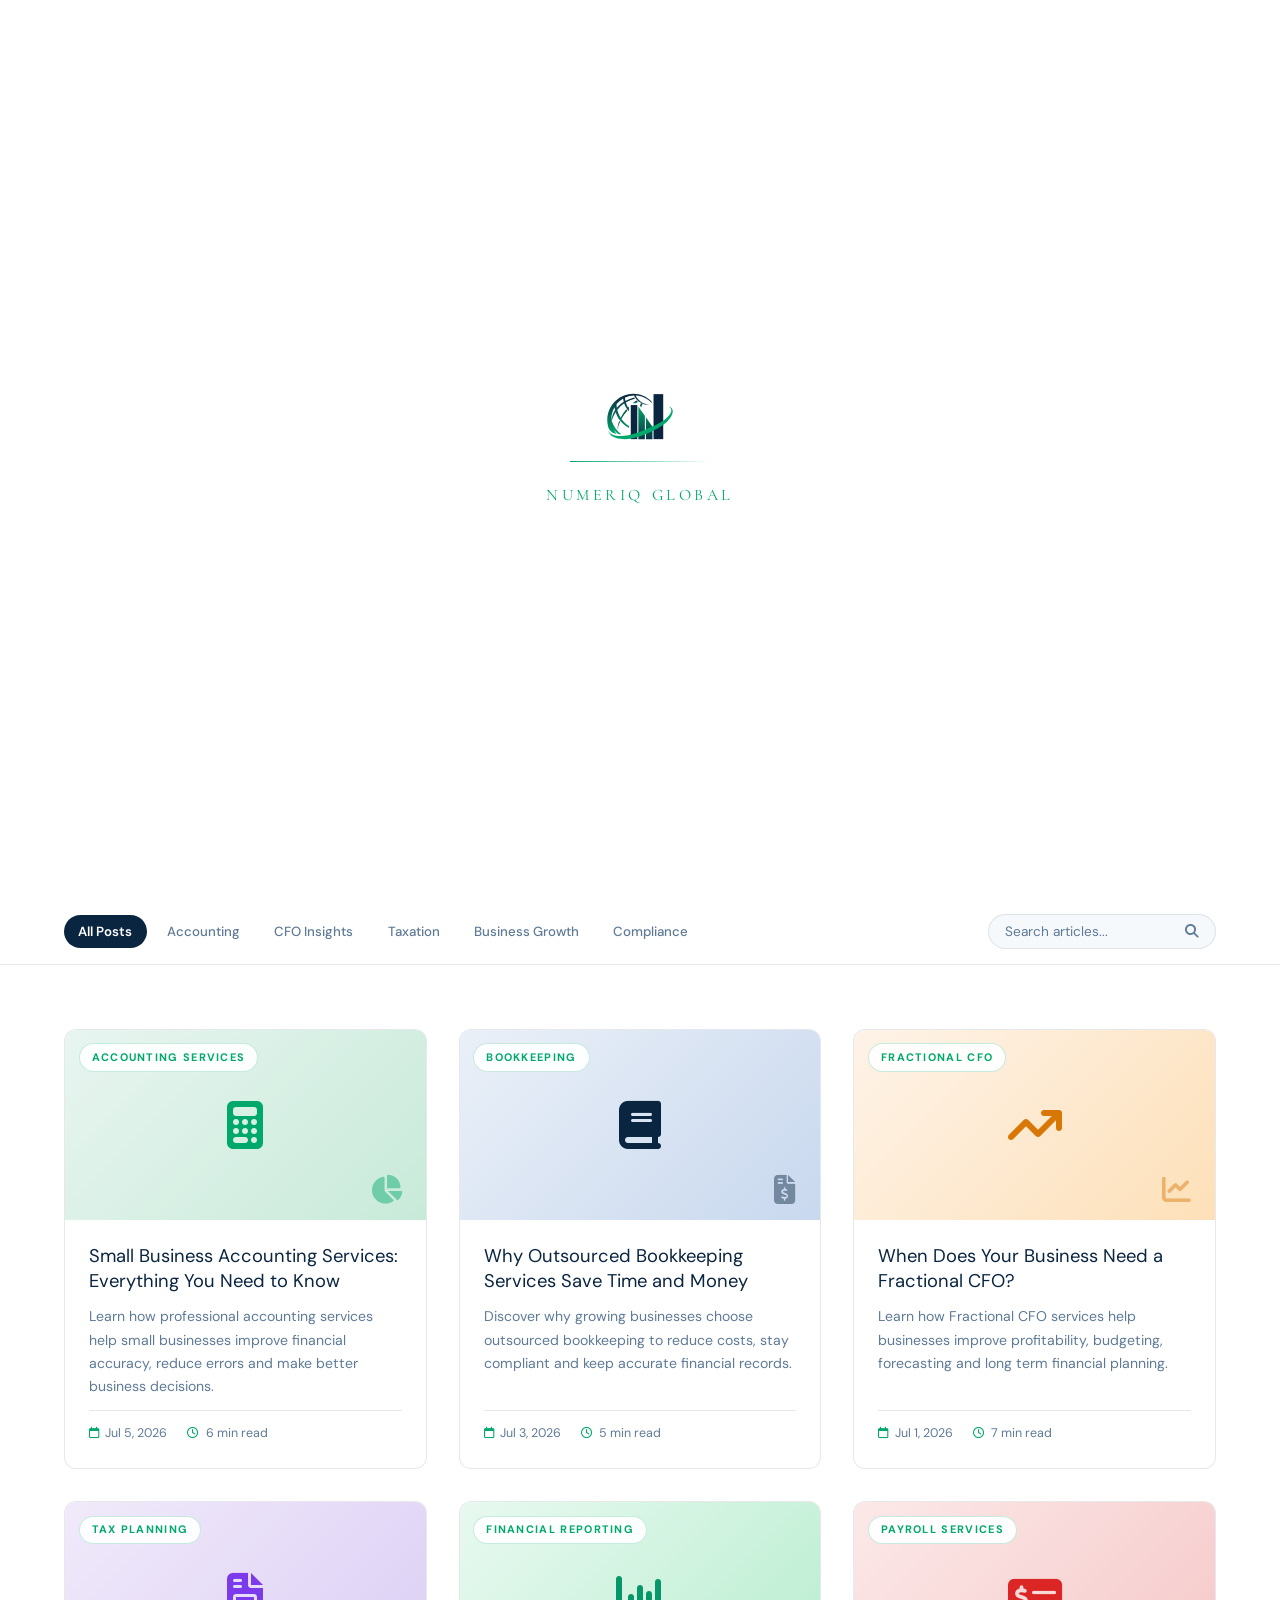
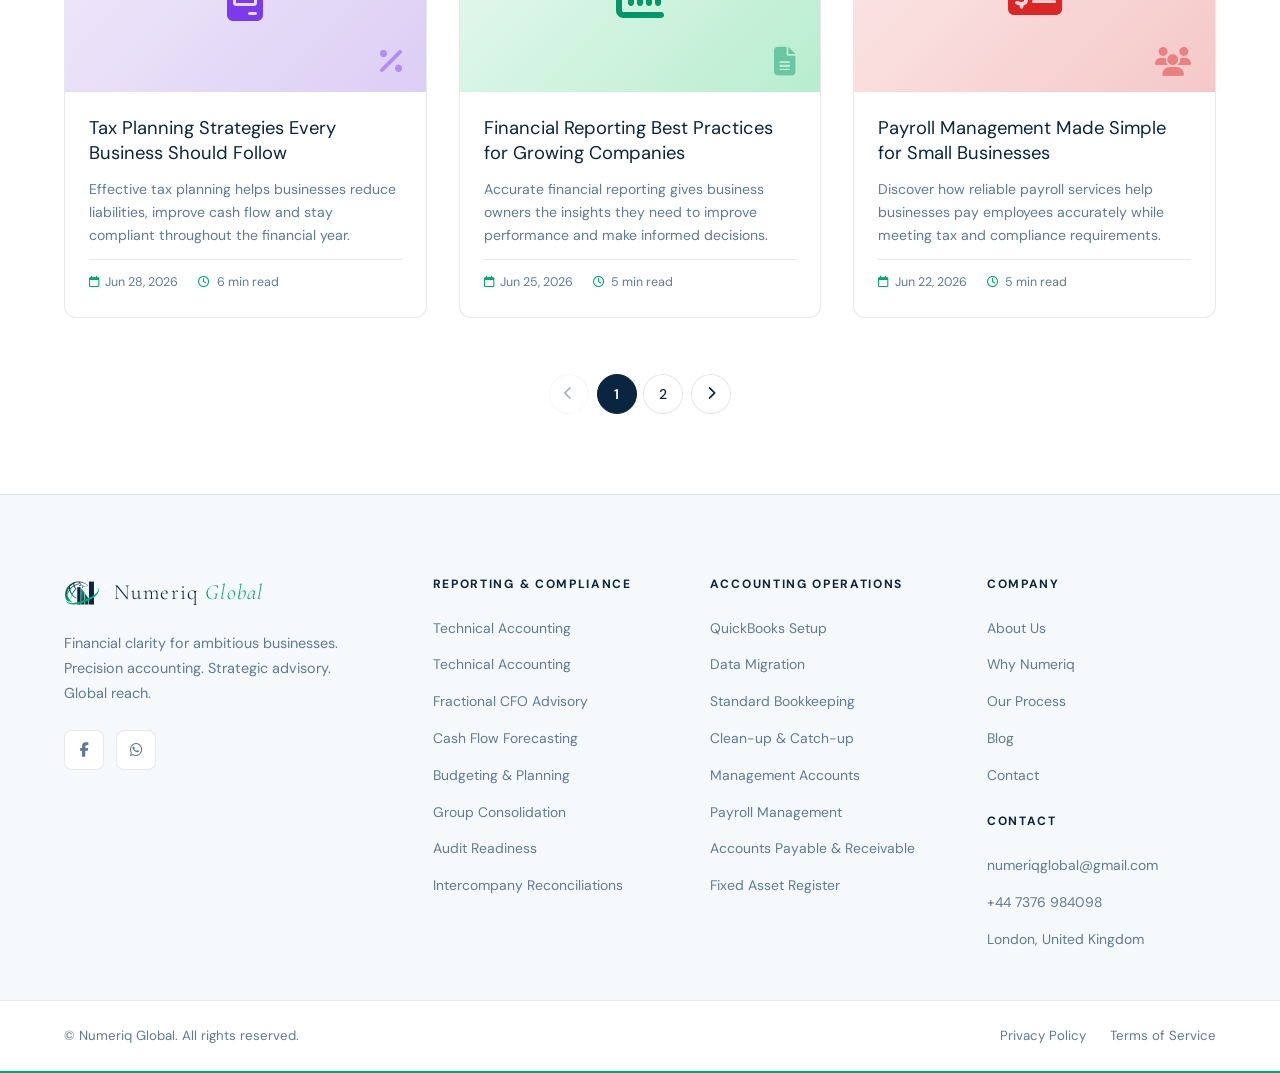
==== Blog/index.html @ 320485ba "sw" ====
<!DOCTYPE html>
<html lang="en">

<head>

  <!-- Google Analytics -->
  <script async src="https://www.googletagmanager.com/gtag/js?id=G-E0CR2RHN0J"></script>
  <script>
    window.dataLayer = window.dataLayer || [];
    function gtag() { dataLayer.push(arguments); }
    gtag('js', new Date());

    gtag('config', 'G-E0CR2RHN0J');
  </script>

  <meta charset="UTF-8">
  <meta name="viewport" content="width=device-width, initial-scale=1.0">

  <!-- Primary SEO -->
  <title>Accounting Blog | Bookkeeping, Tax & Fractional CFO Insights | Numeriq Global</title>

  <meta name="title" content="Accounting Blog | Bookkeeping, Tax & Fractional CFO Insights | Numeriq Global">

  <meta name="description"
    content="Explore expert articles on accounting services, bookkeeping, tax planning, payroll, financial reporting, cash flow management, and Fractional CFO strategies for startups, SMEs, and growing businesses.">

  <meta name="keywords"
    content="accounting blog, bookkeeping tips, accounting services, bookkeeping services, fractional CFO, CFO services, tax planning, tax advisory, payroll services, financial reporting, financial forecasting, business finance, accounting for startups, outsourced accounting, cash flow management, financial advisory, small business accounting">

  <meta name="author" content="Numeriq Global">

  <meta name="robots" content="index, follow">

  <meta name="language" content="English">

  <meta name="revisit-after" content="7 days">

  <!-- Canonical -->
  <link rel="canonical" href="https://numeriqglobal.org/blog/">

  <!-- Open Graph -->

  <meta property="og:type" content="website">

  <meta property="og:url" content="https://numeriqglobal.org/blog/">

  <meta property="og:title" content="Accounting Blog | Bookkeeping, Tax & Fractional CFO Insights">

  <meta property="og:description"
    content="Expert accounting insights, bookkeeping guides, tax planning strategies, payroll advice and Fractional CFO resources for modern businesses.">

  <meta property="og:image" content="https://numeriqglobal.org/images/preview-image.webp">

  <meta property="og:image:width" content="1200">

  <meta property="og:image:height" content="630">

  <meta property="og:site_name" content="Numeriq Global">

  <meta property="og:locale" content="en_US">

  <meta property="og:image:alt" content="Numeriq Global Accounting Blog">

  <!-- Twitter -->

  <meta name="twitter:card" content="summary_large_image">

  <meta name="twitter:title" content="Accounting Blog | Bookkeeping, Tax & Fractional CFO Insights">

  <meta name="twitter:description"
    content="Professional accounting resources, bookkeeping tips, tax planning strategies and Fractional CFO insights from Numeriq Global.">

  <meta name="twitter:image" content="https://numeriqglobal.org/images/preview-image.webp">

  <meta name="twitter:image:alt" content="Numeriq Global Accounting Blog">

  <!-- Theme -->

  <meta name="theme-color" content="#0a192f">

  <meta name="msapplication-TileColor" content="#0a192f">

  <meta name="format-detection" content="telephone=no">

  <!-- Favicon -->

  <link rel="icon" type="image/svg+xml" href="../images/logo-dark.svg">

  <link rel="shortcut icon" href="../images/logo-dark.svg" type="image/svg+xml">

  <link rel="apple-touch-icon" href="../images/logo-dark.svg">

  <!-- Performance -->

  <link rel="preconnect" href="https://fonts.googleapis.com">

  <link rel="preconnect" href="https://fonts.gstatic.com" crossorigin>

  <link rel="preload" href="../css/blog.css" as="style">

  <!-- Fonts -->

  <link
    href="https://fonts.googleapis.com/css2?family=Cormorant+Garamond:ital,wght@0,300;0,400;0,600;1,300;1,400&family=DM+Sans:wght@300;400;500;600&display=swap"
    rel="stylesheet">

  <!-- Font Awesome -->

  <link rel="stylesheet" href="https://cdnjs.cloudflare.com/ajax/libs/font-awesome/6.5.1/css/all.min.css">

  <!-- CSS -->

  <link rel="stylesheet" href="../css/style.min.css">

  <link rel="stylesheet" href="../css/blog.css">

</head>

<body class="blog-page">


  <div id="preloader">
    <div class="pre-inner">
      <img width="68" height="68" src="/images/logo.svg" alt="Numeriq Global" class="pre-logo-img" />
      <div class="pre-bar"></div>
      <p class="pre-text">NUMERIQ GLOBAL</p>
    </div>
  </div>

  <!-- ── SCROLL PROGRESS ── -->
  <div id="scroll-progress"></div>

  <!-- ── NAVBAR ── -->
  <header id="navbar">
    <nav class="nav-container">
      <a href="/index.html" class="nav-logo">
        <div class="nav-logo-wrap">
          <img src="/images/logo-light.svg" alt="" class="nav-logo-img logo-light" aria-hidden="true" />
          <img src="/images/logo-dark.svg" alt="Numeriq Global" class="nav-logo-img logo-dark" />
        </div>
        <span class="logo-text">Numeriq <em>Global</em></span>
      </a>

      <ul class="nav-links" id="navLinks">
        <li><a href="/index.html" class="nav-link">Home</a></li>
        <li><a href="/index.html#about" class="nav-link">About</a></li>
        <li><a href="/index.html#team" class="nav-link">Team</a></li>
        <li><a href="/index.html#services" class="nav-link">Services</a></li>
        <li><a href="/index.html#why-us" class="nav-link">Why Us</a></li>
        <li><a href="/index.html#process" class="nav-link">Process</a></li>
        <li><a href="/Blog/." class="nav-link active">Blog</a></li>
        <li><a href="/index.html#contact" class="nav-link">Contact</a></li>
        <li><a href="/index.html#contact" class="nav-cta-btn">Get Started</a></li>
      </ul>

      <button class="hamburger" id="hamburger" aria-label="Toggle menu" aria-expanded="false">
        <span></span><span></span><span></span>
      </button>
    </nav>
  </header>

  <!-- Mobile Overlay -->
  <div class="mobile-overlay" id="mobileOverlay"></div>

  <!-- ── BLOG HERO ── -->
  <section class="blog-hero">
    <div class="container">
      <div class="blog-hero-inner reveal">
        <div class="blog-hero-text">
          <h1 class="blog-hero-title">
            Accounting & Financial <br>
            <em>Resources for Businesses</em>
          </h1>

          <p class="blog-hero-sub">
            Practical guides, accounting tips, bookkeeping advice, tax planning strategies, financial reporting
            insights, and Fractional CFO expertise for startups, small businesses, and growing companies.
          </p>
        </div>
      </div>
    </div>
    </div>
  </section>

  <!-- ── FILTER BAR ── -->
  <section class="blog-filter-bar">
    <div class="container">
      <div class="filter-bar-inner">
        <!-- Category tabs -->
        <div class="filter-tabs" role="tablist">
          <button class="filter-tab active" data-category="all" role="tab">All Posts</button>
          <button class="filter-tab" data-category="accounting" role="tab">Accounting</button>
          <button class="filter-tab" data-category="cfo-insights" role="tab">CFO Insights</button>
          <button class="filter-tab" data-category="taxation" role="tab">Taxation</button>
          <button class="filter-tab" data-category="business-growth" role="tab">Business Growth</button>
          <button class="filter-tab" data-category="compliance" role="tab">Compliance</button>
        </div>
        <!-- Search -->
        <div class="blog-search">
          <input type="text" id="blogSearch" placeholder="Search articles..." aria-label="Search articles" />
          <button class="search-btn" aria-label="Search"><i class="fa-solid fa-magnifying-glass"></i></button>
        </div>
      </div>
    </div>
  </section>

  <!-- ── BLOG GRID ── -->
  <main class="blog-main">
    <div class="container">
      <div class="blog-grid" id="blogGrid">

        <!-- Card 1 -->
        <article class="blog-card" data-category="accounting">
          <a href="/Blog/small-business-accounting-services/." class="blog-card-img-wrap">
            <div class="blog-card-img blog-card-img--1">
              <i class="fa-solid fa-calculator"></i>
              <i class="fa-solid fa-chart-pie"></i>
            </div>
            <span class="blog-card-cat">Accounting Services</span>
          </a>
          <div class="blog-card-body">
            <h2 class="blog-card-title">
              <a href="/Blog/small-business-accounting-services/.">Small Business Accounting Services: Everything You Need to Know</a>
            </h2>
            <p class="blog-card-excerpt">
              Learn how professional accounting services help small businesses improve financial accuracy, reduce errors
              and make better business decisions.
            </p>
            <div class="blog-card-meta">
              <span class="meta-date"><i class="fa-regular fa-calendar"></i> Jul 5, 2026</span>
              <span class="meta-read"><i class="fa-regular fa-clock"></i> 6 min read</span>
            </div>
          </div>
        </article>

        <!-- Card 2 -->
        <article class="blog-card" data-category="bookkeeping">
          <a href="blog-post.html" class="blog-card-img-wrap">
            <div class="blog-card-img blog-card-img--2">
              <i class="fa-solid fa-book"></i>
              <i class="fa-solid fa-file-invoice-dollar"></i>
            </div>
            <span class="blog-card-cat">Bookkeeping</span>
          </a>
          <div class="blog-card-body">
            <h2 class="blog-card-title">
              <a href="blog-post.html">Why Outsourced Bookkeeping Services Save Time and Money</a>
            </h2>
            <p class="blog-card-excerpt">
              Discover why growing businesses choose outsourced bookkeeping to reduce costs, stay compliant and keep
              accurate financial records.
            </p>
            <div class="blog-card-meta">
              <span class="meta-date"><i class="fa-regular fa-calendar"></i> Jul 3, 2026</span>
              <span class="meta-read"><i class="fa-regular fa-clock"></i> 5 min read</span>
            </div>
          </div>
        </article>

        <!-- Card 3 -->
        <article class="blog-card" data-category="cfo-insights">
          <a href="blog-post.html" class="blog-card-img-wrap">
            <div class="blog-card-img blog-card-img--3">
              <i class="fa-solid fa-arrow-trend-up"></i>
              <i class="fa-solid fa-chart-line"></i>
            </div>
            <span class="blog-card-cat">Fractional CFO</span>
          </a>
          <div class="blog-card-body">
            <h2 class="blog-card-title">
              <a href="blog-post.html">When Does Your Business Need a Fractional CFO?</a>
            </h2>
            <p class="blog-card-excerpt">
              Learn how Fractional CFO services help businesses improve profitability, budgeting, forecasting and long
              term financial planning.
            </p>
            <div class="blog-card-meta">
              <span class="meta-date"><i class="fa-regular fa-calendar"></i> Jul 1, 2026</span>
              <span class="meta-read"><i class="fa-regular fa-clock"></i> 7 min read</span>
            </div>
          </div>
        </article>

        <!-- Card 4 -->
        <article class="blog-card" data-category="taxation">
          <a href="blog-post.html" class="blog-card-img-wrap">
            <div class="blog-card-img blog-card-img--4">
              <i class="fa-solid fa-file-invoice"></i>
              <i class="fa-solid fa-percent"></i>
            </div>
            <span class="blog-card-cat">Tax Planning</span>
          </a>
          <div class="blog-card-body">
            <h2 class="blog-card-title">
              <a href="blog-post.html">Tax Planning Strategies Every Business Should Follow</a>
            </h2>
            <p class="blog-card-excerpt">
              Effective tax planning helps businesses reduce liabilities, improve cash flow and stay compliant
              throughout the financial year.
            </p>
            <div class="blog-card-meta">
              <span class="meta-date"><i class="fa-regular fa-calendar"></i> Jun 28, 2026</span>
              <span class="meta-read"><i class="fa-regular fa-clock"></i> 6 min read</span>
            </div>
          </div>
        </article>

        <!-- Card 5 -->
        <article class="blog-card" data-category="financial-reporting">
          <a href="blog-post.html" class="blog-card-img-wrap">
            <div class="blog-card-img blog-card-img--5">
              <i class="fa-solid fa-chart-column"></i>
              <i class="fa-solid fa-file-lines"></i>
            </div>
            <span class="blog-card-cat">Financial Reporting</span>
          </a>
          <div class="blog-card-body">
            <h2 class="blog-card-title">
              <a href="blog-post.html">Financial Reporting Best Practices for Growing Companies</a>
            </h2>
            <p class="blog-card-excerpt">
              Accurate financial reporting gives business owners the insights they need to improve performance and make
              informed decisions.
            </p>
            <div class="blog-card-meta">
              <span class="meta-date"><i class="fa-regular fa-calendar"></i> Jun 25, 2026</span>
              <span class="meta-read"><i class="fa-regular fa-clock"></i> 5 min read</span>
            </div>
          </div>
        </article>

        <!-- Card 6 -->
        <article class="blog-card" data-category="payroll">
          <a href="blog-post.html" class="blog-card-img-wrap">
            <div class="blog-card-img blog-card-img--6">
              <i class="fa-solid fa-money-check-dollar"></i>
              <i class="fa-solid fa-users"></i>
            </div>
            <span class="blog-card-cat">Payroll Services</span>
          </a>
          <div class="blog-card-body">
            <h2 class="blog-card-title">
              <a href="blog-post.html">Payroll Management Made Simple for Small Businesses</a>
            </h2>
            <p class="blog-card-excerpt">
              Discover how reliable payroll services help businesses pay employees accurately while meeting tax and
              compliance requirements.
            </p>
            <div class="blog-card-meta">
              <span class="meta-date"><i class="fa-regular fa-calendar"></i> Jun 22, 2026</span>
              <span class="meta-read"><i class="fa-regular fa-clock"></i> 5 min read</span>
            </div>
          </div>
        </article>

        <!-- Card 7 -->
        <article class="blog-card" data-category="cash-flow">
          <a href="blog-post.html" class="blog-card-img-wrap">
            <div class="blog-card-img blog-card-img--2">
              <i class="fa-solid fa-wallet"></i>
              <i class="fa-solid fa-money-bill-wave"></i>
            </div>
            <span class="blog-card-cat">Cash Flow</span>
          </a>
          <div class="blog-card-body">
            <h2 class="blog-card-title">
              <a href="blog-post.html">Cash Flow Management Tips Every Business Owner Should Know</a>
            </h2>
            <p class="blog-card-excerpt">
              Better cash flow management helps businesses maintain stability, invest with confidence and prepare for
              future growth.
            </p>
            <div class="blog-card-meta">
              <span class="meta-date"><i class="fa-regular fa-calendar"></i> Jun 20, 2026</span>
              <span class="meta-read"><i class="fa-regular fa-clock"></i> 6 min read</span>
            </div>
          </div>
        </article>

        <!-- Card 8 -->
        <article class="blog-card" data-category="business-growth">
          <a href="blog-post.html" class="blog-card-img-wrap">
            <div class="blog-card-img blog-card-img--5">
              <i class="fa-solid fa-building"></i>
              <i class="fa-solid fa-handshake"></i>
            </div>
            <span class="blog-card-cat">Business Finance</span>
          </a>
          <div class="blog-card-body">
            <h2 class="blog-card-title">
              <a href="blog-post.html">How Financial Advisory Services Help Businesses Grow Faster</a>
            </h2>
            <p class="blog-card-excerpt">
              Learn how financial advisory services improve planning, profitability and business performance through
              expert financial guidance.
            </p>
            <div class="blog-card-meta">
              <span class="meta-date"><i class="fa-regular fa-calendar"></i> Jun 18, 2026</span>
              <span class="meta-read"><i class="fa-regular fa-clock"></i> 6 min read</span>
            </div>
          </div>
        </article>

        <!-- Card 9 -->
        <article class="blog-card" data-category="accounting">
          <a href="blog-post.html" class="blog-card-img-wrap">
            <div class="blog-card-img blog-card-img--3">
              <i class="fa-solid fa-chart-simple"></i>
              <i class="fa-solid fa-briefcase"></i>
            </div>
            <span class="blog-card-cat">Business Finance</span>
          </a>
          <div class="blog-card-body">
            <h2 class="blog-card-title">
              <a href="blog-post.html">Financial Forecasting for Startups and Growing Businesses</a>
            </h2>
            <p class="blog-card-excerpt">
              Financial forecasting helps businesses plan ahead, manage risk and make confident investment and hiring
              decisions.
            </p>
            <div class="blog-card-meta">
              <span class="meta-date"><i class="fa-regular fa-calendar"></i> Jun 15, 2026</span>
              <span class="meta-read"><i class="fa-regular fa-clock"></i> 7 min read</span>
            </div>
          </div>
        </article>

      </div>

      <!-- No results message -->
      <div class="no-results" id="noResults" style="display:none;">
        <i class="fa-solid fa-magnifying-glass"></i>
        <p>No articles found. Try a different search or category.</p>
      </div>

      <!-- ── PAGINATION ── -->
      <nav class="pagination" id="pagination" aria-label="Blog pagination">
        <button class="page-btn page-prev" id="pagePrev" aria-label="Previous page" disabled>
          <i class="fa-solid fa-chevron-left"></i>
        </button>
        <div class="page-numbers" id="pageNumbers"></div>
        <button class="page-btn page-next" id="pageNext" aria-label="Next page">
          <i class="fa-solid fa-chevron-right"></i>
        </button>
      </nav>

    </div>
  </main>

  <!-- ── FOOTER ── -->
  <footer class="footer">
    <div class="footer-top">
      <div class="container">
        <div class="footer-grid">
          <div class="footer-brand">
            <a href="/index.html" class="nav-logo">
              <div class="nav-logo-wrap">
                <img src="/images/logo-dark.svg" alt="Numeriq Global" class="nav-logo-img logo-dark"
                  style="opacity:1;position:relative;" />
              </div>
              <span class="logo-text">Numeriq <em>Global</em></span>
            </a>
            <p>Financial clarity for ambitious businesses. Precision accounting. Strategic advisory. Global reach.</p>
            <div class="social-links">
              <!-- Facebook -->
              <a href="https://www.facebook.com/profile.php?id=61572033266331" target="_blank" rel="noopener noreferrer"
                aria-label="Facebook">
                <i class="fa-brands fa-facebook-f"></i>
              </a>

              <!-- WhatsApp -->
              <a href="https://wa.me/447376984098?text=Hi%20there!%20I%20found%20your%20website%20and%20I'm%20interested%20in%20your%20services.%20I'd%20like%20to%20schedule%20a%20free%20consultation.%20Could%20you%20please%20share%20your%20availability%3F"
                target="_blank" rel="noopener noreferrer" aria-label="WhatsApp">
                <i class="fa-brands fa-whatsapp"></i>
              </a>
            </div>
          </div>

          <div class="footer-col">
            <h5>Reporting &amp; Compliance</h5>
            <ul>
              <li><a href="/index.html#services">Technical Accounting</a></li>
              <li><a href="/index.html#services">Technical Accounting</a></li>
              <li><a href="/index.html#services">Fractional CFO Advisory</a></li>
              <li><a href="/index.html#services">Cash Flow Forecasting</a></li>
              <li><a href="/index.html#services">Budgeting &amp; Planning</a></li>
              <li><a href="/index.html#services">Group Consolidation</a></li>
              <li><a href="/index.html#services">Audit Readiness</a></li>
              <li><a href="/index.html#services">Intercompany Reconciliations</a></li>
            </ul>
          </div>

          <div class="footer-col">
            <h5>Accounting Operations</h5>
            <ul>
              <li><a href="/index.html#services">QuickBooks Setup</a></li>
              <li><a href="/index.html#services">Data Migration</a></li>
              <li><a href="/index.html#services">Standard Bookkeeping</a></li>
              <li><a href="/index.html#services">Clean-up &amp; Catch-up</a></li>
              <li><a href="/index.html#services">Management Accounts</a></li>
              <li><a href="/index.html#services">Payroll Management</a></li>
              <li><a href="/index.html#services">Accounts Payable &amp; Receivable</a></li>
              <li><a href="/index.html#services">Fixed Asset Register</a></li>
            </ul>
          </div>

          <div class="footer-col">
            <h5>Company</h5>
            <ul>
              <li><a href="/index.html#about">About Us</a></li>
              <li><a href="/index.html#why-us">Why Numeriq</a></li>
              <li><a href="/index.html#process">Our Process</a></li>
              <li><a href="/Blog/.">Blog</a></li>
              <li><a href="/index.html#contact">Contact</a></li>
            </ul>
            <h5 style="margin-top:1.5rem">Contact</h5>
            <ul>
              <li><a href="mailto:numeriqglobal@gmail.com">numeriqglobal@gmail.com</a></li>
              <li><a href="tel:+447376984098">+44 7376 984098</a></li>
              <li><span>London, United Kingdom</span></li>
            </ul>
          </div>
        </div>
      </div>
    </div>

    <div class="footer-bottom">
      <div class="container">
        <p>&copy; <span id="year"></span> Numeriq Global. All rights reserved.</p>
        <div class="footer-bottom-links">
          <a href="#">Privacy Policy</a>
          <a href="#">Terms of Service</a>
        </div>
      </div>
    </div>
  </footer>

  <button class="back-to-top" id="backToTop" aria-label="Back to top">
    <i class="fa-solid fa-arrow-up"></i>
  </button>

  <script src="/js/blog.js" defer></script>
  <script type="application/ld+json">
{
  "@context": "https://schema.org",
  "@graph": [

    {
      "@type": "Blog",
      "@id": "https://numeriqglobal.org/blog/#blog",
      "url": "https://numeriqglobal.org/blog/",
      "name": "Numeriq Global Blog",
      "description": "Expert accounting insights, bookkeeping guides, tax planning strategies, payroll advice, financial reporting resources, and Fractional CFO articles for businesses.",
      "publisher": {
        "@type": "Organization",
        "@id": "https://numeriqglobal.org/#organization"
      },
      "inLanguage": "en"
    },

    {
      "@type": "CollectionPage",
      "@id": "https://numeriqglobal.org/blog/#collectionpage",
      "url": "https://numeriqglobal.org/blog/",
      "name": "Accounting Blog | Numeriq Global",
      "description": "Browse accounting, bookkeeping, payroll, financial reporting, tax planning, and Fractional CFO articles from Numeriq Global.",
      "isPartOf": {
        "@type": "WebSite",
        "@id": "https://numeriqglobal.org/#website"
      },
      "about": {
        "@id": "https://numeriqglobal.org/blog/#blog"
      }
    }

  ]
}
</script>
</body>

</html>
---- css/blog.css ----
/* ══════════════════════════════════════════════
   BLOG PAGE — blog.css
   Inherits all variables from style.css
══════════════════════════════════════════════ */



/* ════════════════════════════════════════
   BLOG HERO
════════════════════════════════════════ */
.blog-hero {
  background: var(--navy);
  padding: 8rem 0 4rem;
  border-bottom: 1px solid var(--border);
  overflow: hidden;
  display: flex;
  align-items: center;
  height: 100vh;
}

.blog-hero-inner {
  display: flex;
  align-items: center;
  justify-content: center;
  gap: 3rem;
  text-align: center;
}


.blog-hero-title {
  font-family: var(--font-serif);
  font-size: clamp(4rem, 4vw, 6rem);
  font-weight: 300;
  line-height: 1.15;
  color: var(--white);
  margin-bottom: 1rem;
  /* letter-spacing: -.01em; */
}

.blog-hero-title em {
  color: var(--green);
  font-style: italic;
}

.blog-hero-sub {
  font-size: 1rem;
  color: var(--text-muted);
  line-height: 1.75;
  max-width: 600px;
  text-align: center;
}


/* ════════════════════════════════════════
   FILTER BAR
════════════════════════════════════════ */
.blog-filter-bar {
  background: var(--white);
  border-bottom: 1.5px solid var(--border);
  position: sticky;
  top: 62px;
  /* height of scrolled navbar */
  z-index: 100;
  padding: 0;
}

.filter-bar-inner {
  display: flex;
  align-items: center;
  justify-content: space-between;
  gap: 1.5rem;
  padding: .9rem 0;
  flex-wrap: wrap;
}

/* Category tabs */
.filter-tabs {
  display: flex;
  align-items: center;
  gap: .35rem;
  flex-wrap: wrap;
}

.filter-tab {
  font-family: var(--font-sans);
  font-size: .83rem;
  font-weight: 500;
  color: var(--text-muted);
  background: transparent;
  border: none;
  padding: .5rem .9rem;
  border-radius: 100px;
  cursor: pointer;
  transition: var(--transition);
  white-space: nowrap;
}

.filter-tab:hover {
  color: var(--navy);
  background: var(--bg-2);
}

.filter-tab.active {
  background: var(--navy);
  color: var(--white);
  font-weight: 600;
}

/* Search */
.blog-search {
  display: flex;
  align-items: center;
  border: 1.5px solid var(--border);
  border-radius: 100px;
  overflow: hidden;
  background: var(--bg-2);
  transition: border-color .25s;
}

.blog-search:focus-within {
  border-color: var(--green);
}

.blog-search input {
  border: none;
  background: transparent;
  padding: .5rem 1rem;
  font-size: .85rem;
  color: var(--navy);
  outline: none;
  width: 180px;
}

.blog-search input::placeholder {
  color: var(--text-muted);
}

.search-btn {
  background: transparent;
  border: none;
  padding: .5rem 1rem;
  color: var(--text-muted);
  cursor: pointer;
  font-size: .85rem;
  transition: color .25s;
}

.search-btn:hover {
  color: var(--green);
}

/* ════════════════════════════════════════
   BLOG GRID
════════════════════════════════════════ */
.blog-main {
  padding: 4rem 0 5rem;
  background: var(--bg);
}

.blog-grid {
  display: grid;
  grid-template-columns: repeat(3, 1fr);
  gap: 2rem;
  margin-bottom: 3.5rem;
}

/* ── Individual card ── */
.blog-card {
  background: var(--white);
  border: 1.5px solid var(--border);
  border-radius: var(--radius);
  overflow: hidden;
  transition: var(--transition);
  display: flex;
  flex-direction: column;
  /* entrance animation */
  opacity: 0;
  transform: translateY(20px);
  animation: cardIn .5s ease forwards;
}

.blog-card:nth-child(1) {
  animation-delay: .05s;
}

.blog-card:nth-child(2) {
  animation-delay: .10s;
}

.blog-card:nth-child(3) {
  animation-delay: .15s;
}

.blog-card:nth-child(4) {
  animation-delay: .20s;
}

.blog-card:nth-child(5) {
  animation-delay: .25s;
}

.blog-card:nth-child(6) {
  animation-delay: .30s;
}

.blog-card:nth-child(7) {
  animation-delay: .35s;
}

.blog-card:nth-child(8) {
  animation-delay: .40s;
}

.blog-card:nth-child(9) {
  animation-delay: .45s;
}

@keyframes cardIn {
  to {
    opacity: 1;
    transform: translateY(0);
  }
}

.blog-card:hover {
  transform: translateY(-5px);
  border-color: var(--border-g);
  box-shadow: var(--shadow-md);
}

/* Image area */
.blog-card-img-wrap {
  position: relative;
  display: block;
  text-decoration: none;
}

.blog-card-img {
  height: 190px;
  display: flex;
  align-items: center;
  justify-content: center;
  gap: 1.5rem;
  font-size: 3rem;
  position: relative;
  overflow: hidden;
  transition: var(--transition);
}

/* Different bg gradients per category color */
.blog-card-img--1 {
  background: linear-gradient(135deg, #e8f5f0 0%, #c8ead9 100%);
  color: var(--green);
}

.blog-card-img--2 {
  background: linear-gradient(135deg, #eaf0f8 0%, #c8d8ee 100%);
  color: var(--navy);
}

.blog-card-img--3 {
  background: linear-gradient(135deg, #fef3e8 0%, #fde0b8 100%);
  color: #d97706;
}

.blog-card-img--4 {
  background: linear-gradient(135deg, #f0eafa 0%, #dccef5 100%);
  color: #7c3aed;
}

.blog-card-img--5 {
  background: linear-gradient(135deg, #e8f9f0 0%, #b8edcf 100%);
  color: #059669;
}

.blog-card-img--6 {
  background: linear-gradient(135deg, #fce8e8 0%, #f5c8c8 100%);
  color: #dc2626;
}

/* Second icon is smaller, slightly offset */
.blog-card-img i:last-child {
  font-size: 1.8rem;
  opacity: .45;
  position: absolute;
  bottom: 1rem;
  right: 1.5rem;
}

/* Hover zoom effect */
.blog-card-img-wrap:hover .blog-card-img {
  filter: brightness(.90);
}

/* Category badge on image */
.blog-card-cat {
  position: absolute;
  top: .85rem;
  left: .85rem;
  font-size: .68rem;
  font-weight: 700;
  letter-spacing: .12em;
  text-transform: uppercase;
  color: var(--green);
  background: rgba(255, 255, 255, .92);
  border: 1px solid var(--border-g);
  padding: .28rem .75rem;
  border-radius: 100px;
}

/* Body */
.blog-card-body {
  padding: 1.5rem;
  display: flex;
  flex-direction: column;
  gap: .75rem;
  flex: 1;
}

.blog-card-title {
  font-size: 1.15rem;
  font-weight: 400;
  line-height: 1.35;
  color: var(--navy);
}

.blog-card-title a {
  color: inherit;
  text-decoration: none;
  transition: color .25s;
}

.blog-card-title a:hover {
  color: var(--green);
}

.blog-card-excerpt {
  font-size: .88rem;
  color: var(--text-muted);
  line-height: 1.65;
  flex: 1;
}

.blog-card-meta {
  display: flex;
  align-items: center;
  gap: 1.25rem;
  padding-top: .75rem;
  border-top: 1px solid var(--border);
  margin-top: auto;
}

.meta-date,
.meta-read {
  display: flex;
  align-items: center;
  gap: .4rem;
  font-size: .78rem;
  color: var(--text-muted);
}

.meta-date i,
.meta-read i {
  color: var(--green);
  font-size: .72rem;
}

/* ── No results ── */
.no-results {
  text-align: center;
  padding: 5rem 2rem;
  color: var(--text-muted);
}

.no-results i {
  font-size: 2.5rem;
  color: var(--border);
  margin-bottom: 1rem;
  display: block;
}

.no-results p {
  font-size: 1rem;
}

/* ════════════════════════════════════════
   PAGINATION
════════════════════════════════════════ */
.pagination {
  display: flex;
  align-items: center;
  justify-content: center;
  gap: .5rem;
  margin-top: 1rem;
}

.page-btn {
  width: 40px;
  height: 40px;
  border-radius: 50%;
  border: 1.5px solid var(--border);
  background: var(--white);
  color: var(--navy);
  font-size: .85rem;
  cursor: pointer;
  transition: var(--transition);
  display: flex;
  align-items: center;
  justify-content: center;
}

.page-btn:hover:not(:disabled) {
  border-color: var(--green);
  color: var(--green);
}

.page-btn:disabled {
  opacity: .35;
  cursor: not-allowed;
}

.page-numbers {
  display: flex;
  align-items: center;
  gap: .4rem;
}

.page-num {
  width: 40px;
  height: 40px;
  border-radius: 50%;
  border: 1.5px solid var(--border);
  background: var(--white);
  color: var(--navy);
  font-size: .88rem;
  font-weight: 500;
  cursor: pointer;
  transition: var(--transition);
  display: flex;
  align-items: center;
  justify-content: center;
  font-family: var(--font-sans);
}

.page-num:hover {
  border-color: var(--green);
  color: var(--green);
}

.page-num.active {
  background: var(--navy);
  border-color: var(--navy);
  color: var(--white);
  font-weight: 600;
}

.page-ellipsis {
  color: var(--text-muted);
  font-size: .88rem;
  padding: 0 .25rem;
  user-select: none;
}

/* ════════════════════════════════════════
   RESPONSIVE
════════════════════════════════════════ */
@media (max-width: 1024px) {
  .blog-grid {
    grid-template-columns: repeat(2, 1fr);
    gap: 1.5rem;
  }

  .blog-hero-inner {
    gap: 2rem;
  }

  .blog-hero-illustration {
    width: 260px;
    height: 210px;
  }
}

@media (max-width: 768px) {
  .blog-hero {
    padding: 7rem 0 3rem;
  }

  .blog-hero-inner {
    grid-template-columns: 1fr;
  }

  .blog-hero-visual {
    display: none;
  }

  /* hide illustration on mobile */
  .blog-hero-sub {
    max-width: 100%;
  }

  .filter-bar-inner {
    gap: 1rem;
    padding: .75rem 0;
  }

  .filter-tabs {
    gap: .25rem;
  }

  .filter-tab {
    font-size: .78rem;
    padding: .4rem .75rem;
  }

  .blog-search input {
    width: 130px;
  }

  .blog-grid {
    grid-template-columns: 1fr;
    gap: 1.25rem;
  }

  .blog-main {
    padding: 3rem 0 4rem;
  }
}

@media (max-width: 480px) {
  .blog-filter-bar {
    position: static;
  }

  /* unstick on very small screens */
  .filter-bar-inner {
    flex-direction: column;
    align-items: flex-start;
  }

  .blog-search {
    width: 100%;
  }

  .blog-search input {
    flex: 1;
    width: auto;
  }

  .blog-card-img {
    height: 160px;
    font-size: 2.5rem;
  }

  .blog-hero-title {
    font-size: clamp(2.5rem, 7vw, 2.2rem);
  }
}

@media (max-width: 360px) {
  .filter-tab {
    font-size: .74rem;
    padding: .35rem .6rem;
  }

  .blog-card-body {
    padding: 1.1rem;
  }
}
---- css/style.min.css ----
/* ══════════════════════════════════════════════
   NUMERIQ GLOBAL — STYLESHEET
   Theme: White bg · Navy primary · Green accent
   Navy  #0A2540  |  Green  #00A86B  |  White bg
══════════════════════════════════════════════ */

/* ─── CSS VARIABLES ─────────────────────── */
:root {
  --navy: #0A2540;
  --navy-2: #0D2E4C;
  --navy-3: #163558;
  --navy-light: #1A3D62;
  --green: #00A86B;
  --green-light: #00C47D;
  --green-pale: rgba(0, 168, 107, .10);
  --green-glow: rgba(0, 168, 107, .22);

  /* Light palette */
  --bg: #FFFFFF;
  --bg-2: #F6F9FC;
  --bg-3: #EEF3F8;
  --white: #FFFFFF;
  --text: #0A2540;
  --text-2: #2C4A6A;
  --text-muted: #5E7A96;
  --border: rgba(10, 37, 64, .10);
  --border-g: rgba(0, 168, 107, .22);

  --font-serif: 'Cormorant Garamond', Georgia, serif;
  --font-sans: 'DM Sans', system-ui, sans-serif;
  --radius: 12px;
  --shadow: 0 8px 40px rgba(10, 37, 64, .10);
  --shadow-md: 0 16px 56px rgba(10, 37, 64, .13);
  --transition: .35s cubic-bezier(.25, .46, .45, .94);
}

/* ─── RESET & BASE ───────────────────────── */
*,
*::before,
*::after {
  box-sizing: border-box;
  margin: 0;
  padding: 0;
}

html {
  scroll-behavior: auto;
  font-size: 16px;
  overflow-x: hidden;
}

body {
  font-family: var(--font-sans);
  background: var(--bg);
  color: var(--text);
  line-height: 1.65;
  overflow-x: hidden;
}

img {
  display: block;
  max-width: 100%;
  height: auto;
}

a {
  color: inherit;
  text-decoration: none;
}

ul {
  list-style: none;
}

button {
  cursor: pointer;
  border: none;
  background: none;
  font-family: inherit;
}

input,
select,
textarea {
  font-family: inherit;
}

/* ─── SCROLLBAR ──────────────────────────── */
::-webkit-scrollbar {
  width: 6px;
}

::-webkit-scrollbar-track {
  background: var(--bg-2);
}

::-webkit-scrollbar-thumb {
  background: var(--green);
  border-radius: 3px;
}

/* ─── TYPOGRAPHY ────────────────────────── */
.section-title {
  font-family: var(--font-serif);
  font-size: clamp(2rem, 4vw, 3.2rem);
  font-weight: 300;
  line-height: 1.15;
  color: var(--navy);
  letter-spacing: -.01em;
}

.section-title em {
  font-style: italic;
  color: var(--green);
  font-weight: 400;
}

.section-tag {
  display: inline-flex;
  align-items: center;
  gap: .5rem;
  font-size: .72rem;
  font-weight: 600;
  letter-spacing: .18em;
  text-transform: uppercase;
  color: var(--green);
  margin-bottom: 1rem;
}

.section-tag::before {
  content: '';
  display: inline-block;
  width: 24px;
  height: 1px;
  background: var(--green);
}

.section-sub {
  font-size: 1.05rem;
  color: var(--text-muted);
  max-width: 540px;
  margin: 0 auto;
}

/* ─── LAYOUT ─────────────────────────────── */
.container {
  max-width: 1200px;
  margin: 0 auto;
  padding: 0 1.5rem;
}

.section {
  padding: 7rem 0;
}

.section-header {
  text-align: center;
  margin-bottom: 3.5rem;
}

.section-header .section-tag {
  justify-content: center;
}

.section-header .section-title {
  margin-bottom: .75rem;
}

/* ─── BUTTONS ───────────────────────────── */
.btn-primary {
  display: inline-flex;
  align-items: center;
  gap: .6rem;
  padding: .85rem 2rem;
  background: var(--green);
  color: var(--white);
  font-size: .88rem;
  font-weight: 600;
  letter-spacing: .04em;
  border-radius: 4px;
  transition: var(--transition);
}

.btn-primary:hover {
  background: var(--green-light);
  transform: translateY(-2px);
  box-shadow: 0 12px 32px var(--green-glow);
}

.btn-primary:hover i {
  transform: translateX(4px);
}

.btn-primary i {
  transition: transform .25s;
}

.btn-ghost {
  display: inline-flex;
  align-items: center;
  gap: .6rem;
  padding: .85rem 2rem;
  background: transparent;
  color: var(--navy);
  font-size: .88rem;
  font-weight: 500;
  letter-spacing: .04em;
  border: 1.5px solid rgba(10, 37, 64, .3);
  border-radius: 4px;
  transition: var(--transition);
}

.btn-ghost:hover {
  border-color: var(--green);
  color: var(--green);
}

.btn-large {
  padding: 1.1rem 2.5rem;
  font-size: .95rem;
}

.btn-full {
  width: 100%;
  justify-content: center;
}

/* ─── PRELOADER ─────────────────────────── */
#preloader {
  position: fixed;
  inset: 0;
  background: var(--bg);
  display: flex;
  align-items: center;
  justify-content: center;
  z-index: 9999;
  transition: opacity .6s ease, visibility .6s ease;
}

#preloader.hidden {
  opacity: 0;
  visibility: hidden;
}

.pre-inner {
  display: flex;
  flex-direction: column;
  align-items: center;
  gap: 1.25rem;
}

.pre-logo-img {
  width: 68px;
  height: auto;
  opacity: 0;
  animation: fadeIn .7s ease forwards .1s;
}

.pre-bar {
  width: 0;
  height: 1px;
  background: linear-gradient(90deg, var(--green), transparent);
  animation: preBar .9s ease forwards .3s;
}

@keyframes preBar {
  to {
    width: 140px;
  }
}

.pre-text {
  font-family: var(--font-serif);
  font-size: 1rem;
  letter-spacing: .22em;
  color: var(--green);
  opacity: 0;
  animation: fadeIn .5s ease forwards .8s;
}

@keyframes fadeIn {
  to {
    opacity: 1;
  }
}

/* ─── NAVBAR ────────────────────────────── */
#navbar {
  position: fixed;
  top: 0;
  left: 0;
  right: 0;
  z-index: 1000;
  transition: background .35s, box-shadow .35s, padding .3s;
  padding: 1.4rem 0;
}

#navbar:not(.scrolled) .nav-link {
  color: rgba(255, 255, 255, .75);
}

#navbar:not(.scrolled) .nav-link:hover,
#navbar:not(.scrolled) .nav-link.active {
  color: #fff;
}

#navbar:not(.scrolled) .logo-text {
  color: #fff;
}

#navbar:not(.scrolled) .hamburger span {
  background: #fff;
}

#navbar.scrolled {
  background: rgba(255, 255, 255, .77);
  backdrop-filter: blur(16px);
  -webkit-backdrop-filter: blur(16px);
  box-shadow: 0 1px 0 var(--border), 0 4px 24px rgba(10, 37, 64, .08);
  padding: .85rem 0;
}

#navbar.scrolled .nav-link {
  color: var(--text-muted);
}

#navbar.scrolled .nav-link:hover,
#navbar.scrolled .nav-link.active {
  color: var(--navy);
}

#navbar.scrolled .logo-text {
  color: var(--navy);
}

#navbar.scrolled .hamburger span {
  background: var(--navy);
}

.nav-container {
  max-width: 1200px;
  margin: 0 auto;
  padding: 0 1.5rem;
  display: flex;
  align-items: center;
  justify-content: space-between;
}

.nav-logo {
  display: flex;
  align-items: center;
  gap: .85rem;
  text-decoration: none;
}

.nav-logo-wrap {
  position: relative;
  width: 36px;
  height: 36px;
  flex-shrink: 0;
}

.nav-logo-img {
  position: absolute;
  top: 0;
  left: 0;
  width: 36px;
  height: auto;
  transition: opacity .4s ease;
}

.nav-logo-img.logo-light {
  opacity: 1;
}

.nav-logo-img.logo-dark {
  opacity: 0;
}

#navbar.scrolled .nav-logo-img.logo-light {
  opacity: 0;
}

#navbar.scrolled .nav-logo-img.logo-dark {
  opacity: 1;
}

.logo-text {
  font-family: var(--font-serif);
  font-size: 1.35rem;
  font-weight: 300;
  letter-spacing: .06em;
  transition: color .3s;
}

.logo-text em {
  font-style: italic;
  color: var(--green);
}

.nav-links {
  display: flex;
  align-items: center;
  gap: 2rem;
}

.nav-link {
  font-size: .84rem;
  font-weight: 500;
  letter-spacing: .06em;
  transition: color .25s;
  position: relative;
}

.nav-link::after {
  content: '';
  position: absolute;
  bottom: -4px;
  left: 0;
  width: 0;
  height: 1px;
  background: var(--green);
  transition: width .3s;
}

.nav-link:hover::after,
.nav-link.active::after {
  width: 100%;
}

.nav-cta-btn {
  font-size: .82rem;
  font-weight: 600;
  letter-spacing: .06em;
  color: var(--white) !important;
  background: var(--green);
  padding: .55rem 1.3rem;
  border-radius: 4px;
  transition: var(--transition);
}

.nav-cta-btn:hover {
  background: var(--green-light);
  transform: translateY(-1px);
  box-shadow: 0 6px 20px var(--green-glow);
}

/* ─── HAMBURGER ─────────────────────────── */
.hamburger {
  display: none;
  flex-direction: column;
  gap: 5px;
  padding: 8px;
  z-index: 1100;
  position: relative;
}

.hamburger span {
  display: block;
  width: 24px;
  height: 1.5px;
  border-radius: 2px;
  transition: var(--transition);
  transform-origin: center;
}

.hamburger.open span:nth-child(1) {
  transform: rotate(45deg) translate(4.5px, 4.5px);
}

.hamburger.open span:nth-child(2) {
  opacity: 0;
  transform: scaleX(0);
}

.hamburger.open span:nth-child(3) {
  transform: rotate(-45deg) translate(4.5px, -4.5px);
}

/* When menu is open, hamburger lines always navy (on white overlay) */
.hamburger.open span {
  background: var(--navy) !important;
}

/* ─── MOBILE NAV CIRCLE OVERLAY ─────────── */
/*
  The old .mobile-overlay (dark dim) is replaced by the circle expand.
  We keep #mobileOverlay as the JS hook but repurpose it as the
  circle-expand white panel.
*/
.mobile-overlay {
  position: fixed;
  inset: 0;
  width: 100%;
  height: 100%;
  background: var(--white);
  z-index: 1050;
  /* Circle starts at 0 radius anchored to the top-right (hamburger position) */
  clip-path: circle(0px at calc(100% - 40px) 35px);
  transition: clip-path 0.6s cubic-bezier(0.77, 0, 0.175, 1);
  pointer-events: none;
}

.mobile-overlay.active {
  /* 200vmax guarantees full coverage on any screen size/ratio */
  clip-path: circle(200vmax at calc(100% - 28px) 28px);
  pointer-events: auto;
}

/* Nav links panel — sits above the overlay */
.nav-links {
  /* Desktop styles preserved above */
}

/* ─── HERO ──────────────────────────────── */
.hero {
  position: relative;
  min-height: 100dvh;
  display: flex;
  align-items: center;
  overflow: hidden;
}

.hero-bg {
  position: absolute;
  inset: 0;
}

.hero-img {
  width: 100%;
  height: 100%;
  object-fit: cover;
  object-position: center;
  position: fixed;
  z-index:-999;
  transform: scale(1.05);
  animation: heroZoom 12s ease forwards;
}

@keyframes heroZoom {
  to {
    transform: scale(1);
  }
}

.hero-overlay {
  position: absolute;
  inset: 0;
  background: linear-gradient(115deg, rgba(10, 37, 64, .95) 40%, rgba(10, 37, 64, .68) 100%);
}

.hero-overlay::after {
  content: '';
  position: absolute;
  bottom: 0;
  left: 0;
  right: 0;
  height: 3px;
  background: linear-gradient(90deg, transparent, var(--green), transparent);
}

.hero-title {
  font-family: var(--font-serif);
  font-size: clamp(2.8rem, 6.5vw, 5.5rem);
  font-weight: 300;
  line-height: 1.08;
  color: #fff;
  margin-bottom: 1.5rem;
  letter-spacing: -.02em;
}

.hero-title em {
  color: var(--green);
  font-weight: 400;
}

.hero-sub {
  font-size: clamp(1rem, 1.5vw, 1.15rem);
  color: rgba(255, 255, 255, .72);
  max-width: 500px;
  margin-bottom: 2.5rem;
  line-height: 1.75;
}

.hero-actions {
  display: flex;
  flex-wrap: wrap;
  gap: 1rem;
  margin-bottom: 3.5rem;
}

.hero-actions .btn-ghost {
  color: #fff;
  border-color: rgba(255, 255, 255, .35);
}

.hero-actions .btn-ghost:hover {
  border-color: var(--green);
  color: var(--green);
}

.hero-stats {
  display: flex;
  align-items: center;
  gap: 2.5rem;
  flex-wrap: wrap;
}

.stat {
  text-align: left;
}

.stat-num {
  font-family: var(--font-serif);
  font-size: 2.4rem;
  font-weight: 400;
  color: var(--green);
  line-height: 1;
}

.stat>span {
  font-size: 1.2rem;
  color: var(--green);
  vertical-align: super;
}

.stat p {
  font-size: .78rem;
  color: rgba(255, 255, 255, .55);
  letter-spacing: .06em;
  text-transform: uppercase;
  margin-top: .25rem;
}

.stat-divider {
  width: 1px;
  height: 40px;
  background: rgba(255, 255, 255, .18);
}

.scroll-indicator {
  position: absolute;
  bottom: 2rem;
  left: 50%;
  transform: translateX(-50%);
  display: flex;
  flex-direction: column;
  align-items: center;
  gap: .5rem;
  z-index: 3;
  pointer-events: none;
}

.scroll-label {
  font-size: .62rem;
  letter-spacing: .22em;
  text-transform: uppercase;
  color: rgba(255, 255, 255, .45);
  white-space: nowrap;
}

.scroll-box {
  width: 26px;
  height: 42px;
  border: 1px solid rgba(0, 168, 107, .5);
  border-radius: 13px;
  display: flex;
  justify-content: center;
  align-items: flex-start;
  padding-top: 6px;
}

.scroll-dot {
  width: 4px;
  height: 8px;
  border-radius: 2px;
  background: var(--green);
  animation: scrollDot 2.2s ease infinite;
}

@keyframes scrollDot {
  0% {
    transform: translateY(0);
    opacity: 1
  }

  60% {
    transform: translateY(13px);
    opacity: 0
  }

  61% {
    transform: translateY(0);
    opacity: 0
  }

  100% {
    transform: translateY(0);
    opacity: 1
  }
}

/* ─── REVEAL ANIMATIONS ─────────────────── */
.reveal,
.reveal-left,
.reveal-right {
  opacity: 0;
  transform: translateY(32px);
  transition: opacity .7s ease, transform .7s ease;
}

.reveal-left {
  transform: translateX(-32px);
}

.reveal-right {
  transform: translateX(32px);
}

.revealed {
  opacity: 1 !important;
  transform: none !important;
}

/* ─── ABOUT ─────────────────────────────── */
.about {
  background: var(--bg-2);
}

.about-grid {
  display: grid;
  grid-template-columns: 1fr 1fr;
  gap: 5rem;
  align-items: center;
}

.img-stack {
  position: relative;
}

.img-main {
  width: 100%;
  height: 480px;
  object-fit: cover;
  border-radius: var(--radius);
  display: block;
  box-shadow: var(--shadow-md);
}

.img-accent {
  position: absolute;
  bottom: -2rem;
  right: -2rem;
  width: 160px;
  height: 160px;
  object-fit: cover;
  border-radius: var(--radius);
  border: 4px solid var(--navy-light);
  box-shadow: var(--shadow-md);
}

.img-badge {
  position: absolute;
  top: 2rem;
  left: -1.5rem;
  background: var(--navy);
  color: var(--white);
  padding: .8rem 1.1rem;
  border-radius: var(--radius);
  display: flex;
  align-items: center;
  gap: .7rem;
  box-shadow: var(--shadow-md);
  min-width: 160px;
}

.img-badge i {
  font-size: 1.4rem;
  color: var(--green);
}

.img-badge strong {
  display: block;
  font-size: .85rem;
  font-weight: 700;
  color: #fff;
}

.img-badge span {
  font-size: .72rem;
  color: rgba(255, 255, 255, .65);
}

.about-content {
  padding-left: 1rem;
}

.about-text {
  color: var(--text-muted);
  margin-bottom: 1.2rem;
  line-height: 1.85;
  font-size: .97rem;
}

.about-pillars {
  display: flex;
  gap: 1.25rem;
  flex-wrap: wrap;
  margin: 2rem 0;
}

.pillar {
  display: flex;
  align-items: center;
  gap: .6rem;
  font-size: .82rem;
  font-weight: 600;
  letter-spacing: .05em;
  color: var(--navy);
  background: var(--green-pale);
  padding: .55rem 1rem;
  border-radius: 100px;
  border: 1px solid var(--border-g);
}

.pillar i {
  font-size: .85rem;
  color: var(--green);
}

/* ─── SERVICES ──────────────────────────── */
.services {
  background: var(--bg);
}

.services-tabs {
  display: flex;
  justify-content: center;
  gap: .75rem;
  margin-bottom: 3rem;
  flex-wrap: wrap;
}

.tab-btn {
  display: inline-flex;
  align-items: center;
  gap: .6rem;
  padding: .75rem 1.75rem;
  font-size: .85rem;
  font-weight: 600;
  letter-spacing: .04em;
  color: var(--text-muted);
  border: 1.5px solid var(--border);
  border-radius: 100px;
  background: var(--bg-2);
  transition: var(--transition);
}

.tab-btn.active {
  background: var(--navy);
  border-color: var(--navy);
  color: var(--white);
}

.tab-btn:hover:not(.active) {
  border-color: var(--green);
  color: var(--green);
  background: var(--green-pale);
}

.services-grid {
  display: grid;
  grid-template-columns: repeat(auto-fill, minmax(320px, 1fr));
  gap: 1.25rem;
}

.service-card {
  background: var(--bg-2);
  border: 1.5px solid var(--border);
  border-radius: var(--radius);
  padding: 2rem;
  transition: var(--transition);
  position: relative;
  overflow: hidden;
}

.service-card::before {
  content: '';
  position: absolute;
  top: 0;
  left: 0;
  right: 0;
  height: 2px;
  background: linear-gradient(90deg, var(--green), transparent);
  opacity: 0;
  transition: opacity .3s;
}

.service-card:hover {
  border-color: var(--border-g);
  transform: translateY(-4px) rotate(2deg);
  box-shadow: var(--shadow-md);
  background: var(--white);
}

.service-card:hover::before {
  opacity: 1;
}

.card-icon {
  width: 52px;
  height: 52px;
  background: var(--green-pale);
  border-radius: 10px;
  display: flex;
  align-items: center;
  justify-content: center;
  margin-bottom: 1.25rem;
  font-size: 1.2rem;
  color: var(--green);
  transition: background .3s;
}

.service-card:hover .card-icon {
  background: rgba(0, 168, 107, .18);
}

.service-card h3 {
  font-family: var(--font-serif);
  font-size: 1.2rem;
  font-weight: 400;
  color: var(--navy);
  margin-bottom: .6rem;
  line-height: 1.3;
}

.service-card p {
  font-size: .88rem;
  color: var(--text-muted);
  line-height: 1.7;
  margin-bottom: 1.25rem;
}

.card-link {
  display: inline-flex;
  align-items: center;
  gap: .45rem;
  font-size: .8rem;
  font-weight: 600;
  letter-spacing: .06em;
  text-transform: uppercase;
  color: var(--green);
  transition: gap .25s;
}

.card-link:hover {
  gap: .75rem;
}

/* ─── WHY US ─────────────────────────────── */
.why-us {
  background: var(--bg-2);
}

.why-grid {
  display: grid;
  grid-template-columns: 1fr 1fr;
  gap: 5rem;
  align-items: center;
}

.why-list {
  margin-top: 2rem;
  display: flex;
  flex-direction: column;
  gap: 1.5rem;
  margin-bottom: 2rem;
}

.why-item {
  display: flex;
  gap: 1.25rem;
  align-items: flex-start;
}

.why-icon {
  flex-shrink: 0;
  width: 44px;
  height: 44px;
  background: var(--green-pale);
  border-radius: 10px;
  display: flex;
  align-items: center;
  justify-content: center;
  color: var(--green);
  font-size: 1rem;
}

.why-item h4 {
  font-size: 1rem;
  font-weight: 600;
  color: var(--navy);
  margin-bottom: .3rem;
}

.why-item p {
  font-size: .88rem;
  color: var(--text-muted);
  line-height: 1.7;
}

.why-visual {
  position: relative;
}

.why-img {
  width: 100%;
  height: 560px;
  object-fit: cover;
  border-radius: var(--radius);
  box-shadow: var(--shadow-md);
}

.why-card-float {
  position: absolute;
  bottom: 2rem;
  left: -2rem;
  background: var(--navy);
  color: var(--white);
  padding: 1rem 1.25rem;
  border-radius: var(--radius);
  display: flex;
  align-items: center;
  gap: .8rem;
  box-shadow: var(--shadow-md);
}

.why-card-float i {
  font-size: 1.5rem;
  color: var(--green);
}

.why-card-float strong {
  display: block;
  font-size: .9rem;
  font-weight: 700;
  color: #fff;
}

.why-card-float span {
  font-size: .75rem;
  color: rgba(255, 255, 255, .65);
}

/* ─── PROCESS ────────────────────────────── */
.process {
  background: var(--bg);
}

.process-track {
  position: relative;
  margin-top: 2rem;
}

.process-line {
  position: absolute;
  top: 3.5rem;
  left: 0;
  right: 0;
  height: 1px;
  background: linear-gradient(90deg, transparent, var(--border), var(--green), var(--border), transparent);
}

.process-steps {
  display: grid;
  grid-template-columns: repeat(5, 1fr);
  gap: 1.5rem;
  position: relative;
}

.process-step {
  text-align: center;
  padding: 0 .5rem;
}

.step-num {
  font-family: var(--font-serif);
  font-size: .75rem;
  letter-spacing: .18em;
  color: var(--green);
  opacity: .7;
  margin-bottom: .5rem;
}

.step-icon {
  width: 64px;
  height: 64px;
  background: var(--bg-2);
  border: 1.5px solid var(--border);
  border-radius: 50%;
  display: flex;
  align-items: center;
  justify-content: center;
  font-size: 1.3rem;
  color: var(--green);
  margin: 0 auto 1.25rem;
  position: relative;
  z-index: 1;
  transition: var(--transition);
}

.process-step:hover .step-icon {
  background: var(--green-pale);
  border-color: var(--green);
  transform: scale(1.08);
  box-shadow: 0 0 20px var(--green-glow);
}

.process-step h4 {
  font-size: .95rem;
  font-weight: 600;
  color: var(--navy);
  margin-bottom: .5rem;
}

.process-step p {
  font-size: .82rem;
  color: var(--text-muted);
  line-height: 1.65;
}

/* ─── TESTIMONIALS ──────────────────────── */
.testimonials {
  background: var(--bg-2);
}

.testimonials-track {
  display: grid;
  grid-template-columns: repeat(3, 1fr);
  gap: 1.5rem;
}

.testimonial-card {
  background: var(--white);
  border: 1.5px solid var(--border);
  border-radius: var(--radius);
  padding: 2.25rem;
  transition: var(--transition);
}

.testimonial-card:hover {
  border-color: var(--border-g);
  transform: translateY(-4px);
  box-shadow: var(--shadow-md);
}

.stars {
  color: var(--green);
  font-size: .85rem;
  margin-bottom: 1.25rem;
  display: flex;
  gap: 3px;
}

.testimonial-card p {
  font-size: .93rem;
  color: var(--text-muted);
  line-height: 1.8;
  margin-bottom: 1.5rem;
  font-style: italic;
}

.client-info {
  display: flex;
  align-items: center;
  gap: .85rem;
}

.client-info img {
  width: 46px;
  height: 46px;
  border-radius: 50%;
  object-fit: cover;
  border: 2px solid var(--green);
}

.client-info strong {
  display: block;
  font-size: .9rem;
  color: var(--navy);
}

.client-info span {
  font-size: .78rem;
  color: var(--text-muted);
}

/* ─── CTA BANNER ─────────────────────────── */
.cta-banner {
  position: relative;
  padding: 7rem 0;
  overflow: hidden;
  background-image: url('https://images.unsplash.com/photo-1486406146926-c627a92ad1ab?w=1600&auto=format&fit=crop&q=80');
  background-size: cover;
  background-position: center;
  background-attachment: fixed;
}

.cta-bg {
  display: none;
}

.cta-bg {
  position: absolute;
  inset: 0;
}

.cta-bg img {
  width: 100%;
  height: 100%;
  object-fit: cover;
}

.cta-overlay {
  display: none;
}

.cta-banner::before {
  content: '';
  position: absolute;
  inset: 0;
  background: linear-gradient(135deg, rgba(10, 37, 64, .97) 0%, rgba(10, 37, 64, .85) 100%);
  z-index: 1;
}

.cta-banner::after {
  content: '';
  position: absolute;
  left: 0;
  right: 0;
  height: 2px;
  background: linear-gradient(90deg, transparent, var(--green), transparent);
  z-index: 2;
  bottom: 0;
}

.cta-overlay {
  position: absolute;
  inset: 0;
  background: linear-gradient(135deg, rgba(10, 37, 64, .97) 0%, rgba(10, 37, 64, .85) 100%);
}

.cta-overlay::before,
.cta-overlay::after {
  content: '';
  position: absolute;
  left: 0;
  right: 0;
  height: 2px;
  background: linear-gradient(90deg, transparent, var(--green), transparent);
}

.cta-overlay::before {
  top: 0;
}

.cta-overlay::after {
  bottom: 0;
}

.cta-content {
  position: relative;
  z-index: 2;
  text-align: center;
  max-width: 640px;
  margin: 0 auto;
}

.cta-content h2 {
  font-family: var(--font-serif);
  font-size: clamp(2rem, 4vw, 3rem);
  font-weight: 300;
  color: #fff;
  margin-bottom: 1rem;
  line-height: 1.2;
}

.cta-content h2 em {
  color: var(--green);
  font-style: italic;
}

.cta-content p {
  color: rgba(255, 255, 255, .65);
  margin-bottom: 2.5rem;
  font-size: 1.05rem;
}

/* ─── CONTACT ───────────────────────────── */
.contact {
  background: var(--bg);
  overflow-x: hidden;
}

.contact-grid {
  display: grid;
  grid-template-columns: 1fr 1.2fr;
  gap: 5rem;
  align-items: flex-start;
}

.contact-details {
  margin-top: 2rem;
  display: flex;
  flex-direction: column;
  gap: 1.25rem;
  margin-bottom: 2rem;
}

.contact-item {
  display: flex;
  gap: 1rem;
  align-items: flex-start;
}

.contact-icon {
  flex-shrink: 0;
  width: 44px;
  height: 44px;
  background: var(--green-pale);
  border-radius: 10px;
  display: flex;
  align-items: center;
  justify-content: center;
  color: var(--green);
  font-size: .95rem;
}

.contact-item strong {
  display: block;
  font-size: .8rem;
  font-weight: 600;
  letter-spacing: .06em;
  text-transform: uppercase;
  color: var(--text-muted);
  margin-bottom: .25rem;
}

.contact-item a,
.contact-item span {
  font-size: .93rem;
  color: var(--navy);
}

.contact-item a:hover {
  color: var(--green);
}

.social-links {
  display: flex;
  gap: .75rem;
}

.social-links a {
  width: 40px;
  height: 40px;
  background: var(--bg-2);
  border: 1.5px solid var(--border);
  border-radius: 8px;
  display: flex;
  align-items: center;
  justify-content: center;
  font-size: .9rem;
  color: var(--text-muted);
  transition: var(--transition);
}

.social-links a:hover {
  background: var(--green-pale);
  border-color: var(--green);
  color: var(--green);
}

/* ─── FORM ──────────────────────────────── */
.contact-form-wrap {
  background: var(--bg-2);
  border: 1.5px solid var(--border);
  border-top: 2px solid var(--green);
  border-radius: var(--radius);
  padding: 2.5rem;
}

.contact-form {
  display: flex;
  flex-direction: column;
  gap: 1.25rem;
}

.form-row {
  display: grid;
  grid-template-columns: 1fr 1fr;
  gap: 1.25rem;
}

/* Base form-group */
.form-group {
  display: flex;
  flex-direction: column;
  gap: 0;
}

/* Floating label group */
.form-group.floating {
  position: relative;
}

.form-group.floating input,
.form-group.floating textarea {
  background: var(--white);
  border: 1.5px solid var(--border);
  border-radius: 8px;
  padding: 1.4rem 1rem 0.5rem;
  color: var(--navy);
  font-size: .9rem;
  outline: none;
  width: 100%;
  transition: all .45s ease ;
  -webkit-appearance: none;
}

.form-group.floating textarea {
  resize: vertical;
  min-height: 120px;
  padding-top: 1.6rem;
}

/* Placeholder must be space so :not(:placeholder-shown) works */
.form-group.floating input::placeholder,
.form-group.floating textarea::placeholder {
  color: transparent;
}

.form-group.floating input:focus,
.form-group.floating textarea:focus {
  border-color: var(--green);
    background: var(--bg-2);
}

/* The floating label */
.float-label {
  position: absolute;
  left: 1rem;
  top: 38%;
  transform: translateY(-50%);
  font-size: .9rem;
  color: var(--text-muted);
  pointer-events: none;
  transition: all 0.45s ease;
  background: transparent;
  padding: 0 2px;
  white-space: nowrap;
}

/* Textarea label starts near top */
.form-group.floating textarea~.float-label {
  top: 1.15rem;
  transform: none;
}

/* Floated up state — on focus OR when input has content */
.form-group.floating input:focus~.float-label,
.form-group.floating input:not(:placeholder-shown)~.float-label {
  top: -0.5rem;
  transform: none;
  font-size: .68rem;
  color: var(--green);
  background: var(--bg-2);
  padding: 0 5px;
  letter-spacing: .04em;
}

.form-group.floating textarea:focus~.float-label,
.form-group.floating textarea:not(:placeholder-shown)~.float-label {
  top: .4rem;
  font-size: .68rem;
  
  color: var(--green);
  letter-spacing: .04em;
}

/* Optional tag inside label */
.float-label .optional {
  font-size: .75em;
  color: var(--text-muted);
  opacity: .7;
}

/* Error state */
.form-group.floating input.input-error,
.form-group.floating textarea.input-error {
  border-color: #e03131;
  box-shadow: 0 0 0 3px rgba(224, 49, 49, .1);
}

.form-group.floating input.input-error~.float-label,
.form-group.floating textarea.input-error~.float-label {
  color: #e03131;
}

/* Field error message */
.field-error {
  font-size: .75rem;
  color: #e03131;
  min-height: 1rem;
  padding: .2rem .2rem 0;
  display: block;
  opacity: 0;
  transform: translateY(-4px);
  transition: opacity .2s ease, transform .2s ease;
}

.field-error.visible {
  opacity: 1;
  transform: none;
}

/* Select label — sits above the trigger, not floating inside it */
.float-label--select {
  position: static;
  display: block;
  font-size: .68rem;
  color: var(--text-muted);
  letter-spacing: .04em;
  margin-bottom: .85rem;
  padding: 0 .2rem;
  pointer-events: none;
}

/* Form-level toast error/success */
.form-toast {
  display: flex;
  align-items: flex-start;
  gap: .75rem;
  padding: .9rem 1.1rem;
  border-radius: 8px;
  font-size: .85rem;
  line-height: 1.5;
  opacity: 0;
  transform: translateY(-6px);
  transition: opacity .25s ease, transform .25s ease;
  pointer-events: none;
}

.form-toast.visible {
  opacity: 1;
  transform: none;
  pointer-events: auto;
}

.form-toast.toast-error {
  background: #fff5f5;
  border: 1.5px solid #ffc9c9;
  color: #c92a2a;
}

.form-toast.toast-success {
  background: #f0fdf4;
  border: 1.5px solid #b2f2bb;
  color: #2f9e44;
}

.form-toast i {
  font-size: 1rem;
  flex-shrink: 0;
  margin-top: .1rem;
}

.form-note {
  font-size: .76rem;
  color: var(--text-muted);
  text-align: center;
  display: flex;
  align-items: center;
  justify-content: center;
  gap: .4rem;
  margin-top: .25rem;
}

.form-success {
  display: none;
  text-align: center;
  padding: 3rem 2rem;
  flex-direction: column;
  align-items: center;
  gap: 1rem;
}

.form-success.show {
  display: flex;
}

.form-success i {
  font-size: 3rem;
  color: var(--green);
}

.form-success h3 {
  font-family: var(--font-serif);
  font-size: 1.8rem;
  color: var(--navy);
}

.form-success p {
  color: var(--text-muted);
  font-size: .95rem;
}

/* ─── FOOTER ────────────────────────────── */
.footer {
  background: var(--bg-2);
  border-top: 1px solid var(--border);
}

.footer-top {
  padding: 5rem 0 3rem;
}

.footer-grid {
  display: grid;
  grid-template-columns: 1.4fr 1fr 1fr 1fr;
  gap: 3rem;
}

.footer-brand p {
  font-size: .9rem;
  color: var(--text-muted);
  line-height: 1.75;
  margin: 1.25rem 0 1.5rem;
  max-width: 280px;
}

.footer-col h5 {
  font-size: .75rem;
  font-weight: 700;
  letter-spacing: .14em;
  text-transform: uppercase;
  color: var(--navy);
  margin-bottom: 1.25rem;
}

.footer-col ul {
  display: flex;
  flex-direction: column;
  gap: .65rem;
}

.footer-col li a,
.footer-col li span {
  font-size: .87rem;
  color: var(--text-muted);
  transition: color .25s;
}

.footer-col li a:hover {
  color: var(--green);
}

.footer .logo-text {
  color: var(--navy);
}

.footer .social-links a {
  background: var(--white);
  border-color: var(--border);
  color: var(--text-muted);
}

.footer .social-links a:hover {
  background: var(--green-pale);
  border-color: var(--green);
  color: var(--green);
}

.footer-bottom {
  border-top: 1px solid var(--border);
  border-bottom: 2px solid var(--green);
  padding: 1.5rem 0;
  background: var(--white);
}

.footer-bottom .container {
  display: flex;
  align-items: center;
  justify-content: space-between;
  flex-wrap: wrap;
  gap: 1rem;
}

.footer-bottom p {
  font-size: .83rem;
  color: var(--text-muted);
}

.footer-bottom-links {
  display: flex;
  gap: 1.5rem;
}

.footer-bottom-links a {
  font-size: .83rem;
  color: var(--text-muted);
  transition: color .25s;
}

.footer-bottom-links a:hover {
  color: var(--green);
}

/* ─── BACK TO TOP ───────────────────────── */
.back-to-top {
  position: fixed;
  bottom: 5rem;
  right: 2rem;
  width: 46px;
  height: 46px;
  background: var(--green);
  color: var(--white);
  border-radius: 50%;
  display: flex;
  align-items: center;
  justify-content: center;
  font-size: .9rem;
  opacity: 0;
  visibility: hidden;
  transition: var(--transition);
  z-index: 900;
  box-shadow: 0 8px 24px var(--green-glow);
}

.back-to-top.visible {
  opacity: 1;
  visibility: visible;
}

.back-to-top:hover {
  transform: translateY(-3px);
  background: var(--green-light);
}


/* ════════════════════════════════════════════
   RESPONSIVE — REWRITTEN
════════════════════════════════════════════ */

/* ── Tablet landscape (≤ 1024px) ─────────── */
@media (max-width: 1024px) {

  .about-grid,
  .why-grid {
    grid-template-columns: 1fr;
    gap: 3rem;
  }

  .contact-grid {
    display: grid;
    grid-template-columns: repeat(auto-fit, minmax(300px, 1fr));
    gap: 1.5rem;
  }

  /* Prevent contact info text from overflowing */
  .contact-info,
  .contact-item a,
  .contact-item span {
    overflow-wrap: break-word;
    word-break: break-word;
    max-width: 100%;
  }

  .about-content {
    padding-left: 0;
  }

  .img-accent {
    right: 0;
  }

  .why-visual {
    order: -1;
  }

  .why-card-float {
    left: 1rem;
  }

  .why-img {
    height: 380px;
  }

  .process-steps {
    grid-template-columns: repeat(3, 1fr);
  }

  .process-line {
    display: none;
  }

  .footer-grid {
    grid-template-columns: 1fr 1fr;
    gap: 2.5rem;
  }

  .footer-brand {
    grid-column: 1 / -1;
  }

  .testimonials-track {
    grid-template-columns: 1fr;
    max-width: 600px;
    margin: 0 auto;
  }
}


/* ── Tablet portrait / large mobile (≤ 768px) */
@media (max-width: 768px) {

  /* Sections */
  .section {
    padding: 3rem 0;
  }

  /* ── Hamburger visible ── */
  .hamburger {
    display: flex;
  }

  /* ── Nav links: sit above the circle overlay ── */
  .nav-links {
    position: fixed;
    top: 0;
    left: 0;
    width: 100%;
    height: 100dvh;
    flex-direction: column;
    align-items: flex-start;
    justify-content: center;
    padding: 6rem 2.5rem 3rem;
    gap: 0;
    z-index: 1070;
    pointer-events: none;
    /* Use opacity so the items can still transition in regardless of overlay */
    opacity: 1;
  }

  .nav-links.open {
    pointer-events: auto;
  }

  /* Each link — base hidden state */
  .nav-links li {
    width: 100%;
    opacity: 0;
    transform: translateX(-28px);
    transition: opacity 0.38s ease, transform 0.38s ease;
  }

  /* Alternating: even items come from right */
  .nav-links li:nth-child(even) {
    transform: translateX(28px);
  }

  /* When open: animate in with staggered delay */
  .nav-links.open li:nth-child(1) {
    opacity: 1;
    transform: none;
    transition-delay: 0.22s;
  }

  .nav-links.open li:nth-child(2) {
    opacity: 1;
    transform: none;
    transition-delay: 0.28s;
  }

  .nav-links.open li:nth-child(3) {
    opacity: 1;
    transform: none;
    transition-delay: 0.34s;
  }

  .nav-links.open li:nth-child(4) {
    opacity: 1;
    transform: none;
    transition-delay: 0.40s;
  }

  .nav-links.open li:nth-child(5) {
    opacity: 1;
    transform: none;
    transition-delay: 0.46s;
  }

  .nav-links.open li:nth-child(6) {
    opacity: 1;
    transform: none;
    transition-delay: 0.52s;
  }

  .nav-links.open li:nth-child(7) {
    opacity: 1;
    transform: none;
    transition-delay: 0.58s;
  }

  /* Nav link item styling inside menu */
  .nav-link {
    display: block;
    font-size: 1.45rem;
    font-weight: 300;
    font-family: var(--font-serif);
    color: var(--navy) !important;
    padding: .65rem 0;
    border-bottom: 1px solid var(--border);
    letter-spacing: .02em;
    width: 100%;
  }

  .nav-link:hover,
  .nav-link.active {
    color: var(--green) !important;
  }

  .nav-link::after {
    display: none;
  }

  /* CTA button inside menu */
  .nav-cta-btn {
    display: inline-flex;
    margin-top: 1.5rem;
    font-size: .88rem;
    padding: .75rem 1.75rem;
    width: auto;
    border-radius: 4px;
  }

  /* Keep logo and hamburger above everything */
  .nav-container {
    position: relative;
    z-index: 1080;
  }

  #navbar {
    z-index: 1075;
  }

  /* ── Hero ── */
  .hero-content {
    padding: 7rem 0 2rem;
  }

  .hero-stats {
    gap: 1.5rem;
  }

  .stat-divider {
    display: none;
  }

  /* ── About ── */
  .about-grid {
    gap: 2.5rem;
  }

  .img-main {
    height: 320px;
  }

  .img-accent {
    width: 110px;
    height: 110px;
    right: 0;
    bottom: -1.25rem;
    border-width: 3px;
  }

  .img-badge {
    left: 0;
    top: 1.25rem;
    min-width: 140px;
    padding: .65rem .9rem;
  }

  /* ── Services ── */
  .services-grid {
    grid-template-columns: 1fr;
  }

  /* ── Why Us ── */
  .why-grid {
    gap: 2.5rem;
  }

  .why-img {
    height: 320px;
  }

  .why-card-float {
    left: 1rem;
    bottom: 1rem;
  }

  /* ── Process ── */
  .process-steps {
    grid-template-columns: repeat(2, 1fr);
    gap: 2rem;
  }

  /* ── Testimonials ── */
  .testimonials-track {
    grid-template-columns: 1fr;
    max-width: 100%;
  }

  /* ── Contact form ── */
  .form-row {
    grid-template-columns: 1fr;
  }

  .contact-form-wrap {
    padding: 1.75rem;
  }

  /* ── Footer ── */
  .footer-grid {
    grid-template-columns: 1fr 1fr;
  }

  .footer-brand {
    grid-column: 1 / -1;
  }

  .footer-top {
    padding: 3.5rem 0 2rem;
  }

  /* ── Back to top ── */
  .back-to-top {
    bottom: 1.5rem;
    right: 1.5rem;
  }
}


/* ── Mobile (≤ 480px) ────────────────────── */
@media (max-width: 480px) {



  html {
    font-size: 15px;
  }

  .container {
    padding: 0 1.25rem;
  }

  /* Section titles */
  .section-title {
    font-size: clamp(1.75rem, 7vw, 2.2rem);
  }

  /* Hero */
  .hero-title {
    font-size: clamp(2.2rem, 9vw, 3rem);
  }

  .hero-sub {
    font-size: .95rem;
  }

  .hero-actions {
    flex-direction: column;
    gap: .75rem;
  }

  .btn-primary,
  .btn-ghost {
    width: 100%;
    justify-content: center;
  }

  .hero-stats {
    flex-direction: column;
    align-items: flex-start;
    gap: 1rem;
  }

  /* About pillars stack */
  .about-pillars {
    flex-direction: column;
    gap: .6rem;
  }

  .pillar {
    font-size: .8rem;
  }

  /* About image refinements */
  .img-main {
    height: 260px;
  }

  .img-accent {
    width: 90px;
    height: 90px;
  }

  .img-badge {
    min-width: 130px;
    font-size: .78rem;
  }

  /* Services tabs stack */
  .services-tabs {
    flex-direction: column;
    align-items: stretch;
    gap: .5rem;
  }

  .tab-btn {
    width: 100%;
    justify-content: center;
    border-radius: 8px;
  }

  /* Process single column */
  .process-steps {
    grid-template-columns: 1fr;
    gap: 2rem;
  }

  .step-icon {
    width: 56px;
    height: 56px;
    font-size: 1.1rem;
  }

  /* Why us card float adjust */
  .why-card-float {
    left: 50%;
    transform: translateX(-50%);
    bottom: -1.25rem;
    white-space: nowrap;
  }

  /* CTA banner */
  .cta-banner {
    padding: 5rem 0;
  }

  .cta-content h2 {
    font-size: clamp(1.7rem, 7vw, 2.2rem);
  }

  /* Contact form */
  .contact-form-wrap {
    padding: 1.5rem 1.25rem;
  }

  /* Footer single column */
  .footer-grid {
    grid-template-columns: 1fr;
  }

  .footer-brand {
    grid-column: auto;
  }

  .footer-brand p {
    max-width: 100%;
  }

  .footer-top {
    padding: 3rem 0 1.5rem;
  }

  .footer-bottom .container {
    flex-direction: column;
    text-align: center;
    gap: .75rem;
  }

  .footer-bottom-links {
    justify-content: center;
  }

  /* Misc */
  .scroll-indicator {
    display: none;
  }

  .back-to-top {
    bottom: 1.25rem;
    right: 1.25rem;
    width: 42px;
    height: 42px;
  }
}


/* ── Very small (≤ 360px) ────────────────── */
@media (max-width: 360px) {

  .f-badge--l{
    bottom: 4rem;
  }
  html {
    font-size: 14px;
  }

  .container {
    padding: 0 1.8rem;
  }

  .hero-content {
    padding: 7rem 0 2rem;
  }

  .contact-form-wrap {
    padding: 1.25rem 1rem;
  }

  .nav-links {
    padding: 5.5rem 1.5rem 2.5rem;
  }

  .nav-link {
    font-size: 1.25rem;
  }
}



#navbar.menu-open {
  background: rgba(255, 255, 255, .97) !important;
  box-shadow: 0 1px 0 var(--border) !important;
}

#navbar.menu-open .logo-text {
  color: var(--navy) !important;
}

#navbar.menu-open .nav-logo-img.logo-light {
  opacity: 0 !important;
}

#navbar.menu-open .nav-logo-img.logo-dark {
  opacity: 1 !important;
}

#navbar.menu-open .hamburger span {
  background: var(--navy) !important;
}










/* ─── CUSTOM SELECT DROPDOWN (CURTAIN STYLE) ─── */
.custom-select-wrapper {
  position: relative;
  width: 100%;
}

.custom-select {
  position: relative;
  width: 100%;
  cursor: pointer;
}

.select-trigger {
  background: var(--white);
  border: 1.5px solid var(--border);
  border-radius: 8px;
  padding: .85rem 1rem;
  display: flex;
  align-items: center;
  justify-content: space-between;
  transition: all var(--transition);
  position: relative;
  z-index: 10;
}

.select-trigger:hover {
  border-color: var(--green);
  background: var(--green-pale);
}

.custom-select.open .select-trigger {
  border-color: var(--green);
  border-bottom-left-radius: 0;
  border-bottom-right-radius: 0;
  background: var(--white);
  box-shadow: 0 -4px 12px rgba(0, 0, 0, 0.05);
}

.select-value {
  color: var(--text);
  font-size: .9rem;
  transition: color .3s ease;
}

.select-value.placeholder {
  color: rgba(94, 122, 150, .45);
}

.select-icon {
  color: var(--green);
  font-size: .85rem;
  transition: transform .4s cubic-bezier(0.68, -0.55, 0.265, 1.55);
}

.custom-select.open .select-icon {
  transform: rotate(180deg);
}

/* Curtain dropdown */
.select-dropdown {
  position: absolute;
  top: 100%;
  left: 0;
  right: 0;
  background: var(--white);
  border: 1.5px solid var(--border);
  border-top: none;
  border-radius: 0 0 8px 8px;
  max-height: 0;
  overflow: hidden;
  z-index: 100;
  transition: max-height .5s cubic-bezier(0.83, 0, 0.17, 1);
  box-shadow: var(--shadow);
}

.custom-select.open .select-dropdown {
  max-height: 400px;
  border-color: var(--green);
}

.dropdown-inner {
  padding: 0.5rem 0;
  max-height: 380px;
  overflow-y: auto;
  scrollbar-width: thin;
}

/* Custom scroll for dropdown */
.dropdown-inner::-webkit-scrollbar {
  width: 4px;
}

.dropdown-inner::-webkit-scrollbar-track {
  background: var(--bg-2);
  border-radius: 2px;
}

.dropdown-inner::-webkit-scrollbar-thumb {
  background: var(--green);
  border-radius: 2px;
}

.dropdown-option {
  padding: 0.85rem 1rem;
  display: flex;
  align-items: center;
  justify-content: space-between;
  transition: all .3s cubic-bezier(0.25, 0.46, 0.45, 0.94);
  opacity: 0;
  transform: translateY(-10px);
  animation: curtainReveal .4s ease forwards;
  cursor: pointer;
}

.dropdown-option:hover {
  background: var(--green-pale);
  padding-left: 1.5rem;
}

.dropdown-option.selected {
  background: var(--green-pale);
  border-left: 3px solid var(--green);
}

.option-text {
  color: var(--text);
  font-size: .88rem;
  font-weight: 500;
  transition: color .3s;
}

.dropdown-option:hover .option-text {
  color: var(--green);
}

.option-category {
  font-size: .7rem;
  color: var(--text-muted);
  /* background: var(--bg-2); */
  padding: .2rem .6rem;
  text-align: right;
  border-radius: 20px;
  letter-spacing: .03em;
  transition: all .3s;
}

.dropdown-option:hover .option-category {
  background: var(--green);
  color: var(--white);
}

/* Staggered animation for curtain reveal */
@keyframes curtainReveal {
  0% {
    opacity: 0;
    transform: translateY(-8px);
  }

  100% {
    opacity: 1;
    transform: translateY(0);
  }
}

/* Individual item delays */
.dropdown-option:nth-child(1) {
  animation-delay: 0.02s;
}

.dropdown-option:nth-child(2) {
  animation-delay: 0.04s;
}

.dropdown-option:nth-child(3) {
  animation-delay: 0.06s;
}

.dropdown-option:nth-child(4) {
  animation-delay: 0.08s;
}

.dropdown-option:nth-child(5) {
  animation-delay: 0.10s;
}

.dropdown-option:nth-child(6) {
  animation-delay: 0.12s;
}

.dropdown-option:nth-child(7) {
  animation-delay: 0.14s;
}

.dropdown-option:nth-child(8) {
  animation-delay: 0.16s;
}

.dropdown-option:nth-child(9) {
  animation-delay: 0.18s;
}

.dropdown-option:nth-child(10) {
  animation-delay: 0.20s;
}

.dropdown-option:nth-child(11) {
  animation-delay: 0.22s;
}

.dropdown-option:nth-child(12) {
  animation-delay: 0.24s;
}

.dropdown-option:nth-child(13) {
  animation-delay: 0.26s;
}

.dropdown-option:nth-child(14) {
  animation-delay: 0.28s;
}

.dropdown-option:nth-child(15) {
  animation-delay: 0.30s;
}

.dropdown-option:nth-child(16) {
  animation-delay: 0.32s;
}

.dropdown-option:nth-child(17) {
  animation-delay: 0.34s;
}

.dropdown-option:nth-child(18) {
  animation-delay: 0.36s;
}
---- css/blog.css ----
/* ══════════════════════════════════════════════
   BLOG PAGE — blog.css
   Inherits all variables from style.css
══════════════════════════════════════════════ */



/* ════════════════════════════════════════
   BLOG HERO
════════════════════════════════════════ */
.blog-hero {
  background: var(--navy);
  padding: 8rem 0 4rem;
  border-bottom: 1px solid var(--border);
  overflow: hidden;
  display: flex;
  align-items: center;
  height: 100vh;
}

.blog-hero-inner {
  display: flex;
  align-items: center;
  justify-content: center;
  gap: 3rem;
  text-align: center;
}


.blog-hero-title {
  font-family: var(--font-serif);
  font-size: clamp(4rem, 4vw, 6rem);
  font-weight: 300;
  line-height: 1.15;
  color: var(--white);
  margin-bottom: 1rem;
  /* letter-spacing: -.01em; */
}

.blog-hero-title em {
  color: var(--green);
  font-style: italic;
}

.blog-hero-sub {
  font-size: 1rem;
  color: var(--text-muted);
  line-height: 1.75;
  max-width: 600px;
  text-align: center;
}


/* ════════════════════════════════════════
   FILTER BAR
════════════════════════════════════════ */
.blog-filter-bar {
  background: var(--white);
  border-bottom: 1.5px solid var(--border);
  position: sticky;
  top: 62px;
  /* height of scrolled navbar */
  z-index: 100;
  padding: 0;
}

.filter-bar-inner {
  display: flex;
  align-items: center;
  justify-content: space-between;
  gap: 1.5rem;
  padding: .9rem 0;
  flex-wrap: wrap;
}

/* Category tabs */
.filter-tabs {
  display: flex;
  align-items: center;
  gap: .35rem;
  flex-wrap: wrap;
}

.filter-tab {
  font-family: var(--font-sans);
  font-size: .83rem;
  font-weight: 500;
  color: var(--text-muted);
  background: transparent;
  border: none;
  padding: .5rem .9rem;
  border-radius: 100px;
  cursor: pointer;
  transition: var(--transition);
  white-space: nowrap;
}

.filter-tab:hover {
  color: var(--navy);
  background: var(--bg-2);
}

.filter-tab.active {
  background: var(--navy);
  color: var(--white);
  font-weight: 600;
}

/* Search */
.blog-search {
  display: flex;
  align-items: center;
  border: 1.5px solid var(--border);
  border-radius: 100px;
  overflow: hidden;
  background: var(--bg-2);
  transition: border-color .25s;
}

.blog-search:focus-within {
  border-color: var(--green);
}

.blog-search input {
  border: none;
  background: transparent;
  padding: .5rem 1rem;
  font-size: .85rem;
  color: var(--navy);
  outline: none;
  width: 180px;
}

.blog-search input::placeholder {
  color: var(--text-muted);
}

.search-btn {
  background: transparent;
  border: none;
  padding: .5rem 1rem;
  color: var(--text-muted);
  cursor: pointer;
  font-size: .85rem;
  transition: color .25s;
}

.search-btn:hover {
  color: var(--green);
}

/* ════════════════════════════════════════
   BLOG GRID
════════════════════════════════════════ */
.blog-main {
  padding: 4rem 0 5rem;
  background: var(--bg);
}

.blog-grid {
  display: grid;
  grid-template-columns: repeat(3, 1fr);
  gap: 2rem;
  margin-bottom: 3.5rem;
}

/* ── Individual card ── */
.blog-card {
  background: var(--white);
  border: 1.5px solid var(--border);
  border-radius: var(--radius);
  overflow: hidden;
  transition: var(--transition);
  display: flex;
  flex-direction: column;
  /* entrance animation */
  opacity: 0;
  transform: translateY(20px);
  animation: cardIn .5s ease forwards;
}

.blog-card:nth-child(1) {
  animation-delay: .05s;
}

.blog-card:nth-child(2) {
  animation-delay: .10s;
}

.blog-card:nth-child(3) {
  animation-delay: .15s;
}

.blog-card:nth-child(4) {
  animation-delay: .20s;
}

.blog-card:nth-child(5) {
  animation-delay: .25s;
}

.blog-card:nth-child(6) {
  animation-delay: .30s;
}

.blog-card:nth-child(7) {
  animation-delay: .35s;
}

.blog-card:nth-child(8) {
  animation-delay: .40s;
}

.blog-card:nth-child(9) {
  animation-delay: .45s;
}

@keyframes cardIn {
  to {
    opacity: 1;
    transform: translateY(0);
  }
}

.blog-card:hover {
  transform: translateY(-5px);
  border-color: var(--border-g);
  box-shadow: var(--shadow-md);
}

/* Image area */
.blog-card-img-wrap {
  position: relative;
  display: block;
  text-decoration: none;
}

.blog-card-img {
  height: 190px;
  display: flex;
  align-items: center;
  justify-content: center;
  gap: 1.5rem;
  font-size: 3rem;
  position: relative;
  overflow: hidden;
  transition: var(--transition);
}

/* Different bg gradients per category color */
.blog-card-img--1 {
  background: linear-gradient(135deg, #e8f5f0 0%, #c8ead9 100%);
  color: var(--green);
}

.blog-card-img--2 {
  background: linear-gradient(135deg, #eaf0f8 0%, #c8d8ee 100%);
  color: var(--navy);
}

.blog-card-img--3 {
  background: linear-gradient(135deg, #fef3e8 0%, #fde0b8 100%);
  color: #d97706;
}

.blog-card-img--4 {
  background: linear-gradient(135deg, #f0eafa 0%, #dccef5 100%);
  color: #7c3aed;
}

.blog-card-img--5 {
  background: linear-gradient(135deg, #e8f9f0 0%, #b8edcf 100%);
  color: #059669;
}

.blog-card-img--6 {
  background: linear-gradient(135deg, #fce8e8 0%, #f5c8c8 100%);
  color: #dc2626;
}

/* Second icon is smaller, slightly offset */
.blog-card-img i:last-child {
  font-size: 1.8rem;
  opacity: .45;
  position: absolute;
  bottom: 1rem;
  right: 1.5rem;
}

/* Hover zoom effect */
.blog-card-img-wrap:hover .blog-card-img {
  filter: brightness(.90);
}

/* Category badge on image */
.blog-card-cat {
  position: absolute;
  top: .85rem;
  left: .85rem;
  font-size: .68rem;
  font-weight: 700;
  letter-spacing: .12em;
  text-transform: uppercase;
  color: var(--green);
  background: rgba(255, 255, 255, .92);
  border: 1px solid var(--border-g);
  padding: .28rem .75rem;
  border-radius: 100px;
}

/* Body */
.blog-card-body {
  padding: 1.5rem;
  display: flex;
  flex-direction: column;
  gap: .75rem;
  flex: 1;
}

.blog-card-title {
  font-size: 1.15rem;
  font-weight: 400;
  line-height: 1.35;
  color: var(--navy);
}

.blog-card-title a {
  color: inherit;
  text-decoration: none;
  transition: color .25s;
}

.blog-card-title a:hover {
  color: var(--green);
}

.blog-card-excerpt {
  font-size: .88rem;
  color: var(--text-muted);
  line-height: 1.65;
  flex: 1;
}

.blog-card-meta {
  display: flex;
  align-items: center;
  gap: 1.25rem;
  padding-top: .75rem;
  border-top: 1px solid var(--border);
  margin-top: auto;
}

.meta-date,
.meta-read {
  display: flex;
  align-items: center;
  gap: .4rem;
  font-size: .78rem;
  color: var(--text-muted);
}

.meta-date i,
.meta-read i {
  color: var(--green);
  font-size: .72rem;
}

/* ── No results ── */
.no-results {
  text-align: center;
  padding: 5rem 2rem;
  color: var(--text-muted);
}

.no-results i {
  font-size: 2.5rem;
  color: var(--border);
  margin-bottom: 1rem;
  display: block;
}

.no-results p {
  font-size: 1rem;
}

/* ════════════════════════════════════════
   PAGINATION
════════════════════════════════════════ */
.pagination {
  display: flex;
  align-items: center;
  justify-content: center;
  gap: .5rem;
  margin-top: 1rem;
}

.page-btn {
  width: 40px;
  height: 40px;
  border-radius: 50%;
  border: 1.5px solid var(--border);
  background: var(--white);
  color: var(--navy);
  font-size: .85rem;
  cursor: pointer;
  transition: var(--transition);
  display: flex;
  align-items: center;
  justify-content: center;
}

.page-btn:hover:not(:disabled) {
  border-color: var(--green);
  color: var(--green);
}

.page-btn:disabled {
  opacity: .35;
  cursor: not-allowed;
}

.page-numbers {
  display: flex;
  align-items: center;
  gap: .4rem;
}

.page-num {
  width: 40px;
  height: 40px;
  border-radius: 50%;
  border: 1.5px solid var(--border);
  background: var(--white);
  color: var(--navy);
  font-size: .88rem;
  font-weight: 500;
  cursor: pointer;
  transition: var(--transition);
  display: flex;
  align-items: center;
  justify-content: center;
  font-family: var(--font-sans);
}

.page-num:hover {
  border-color: var(--green);
  color: var(--green);
}

.page-num.active {
  background: var(--navy);
  border-color: var(--navy);
  color: var(--white);
  font-weight: 600;
}

.page-ellipsis {
  color: var(--text-muted);
  font-size: .88rem;
  padding: 0 .25rem;
  user-select: none;
}

/* ════════════════════════════════════════
   RESPONSIVE
════════════════════════════════════════ */
@media (max-width: 1024px) {
  .blog-grid {
    grid-template-columns: repeat(2, 1fr);
    gap: 1.5rem;
  }

  .blog-hero-inner {
    gap: 2rem;
  }

  .blog-hero-illustration {
    width: 260px;
    height: 210px;
  }
}

@media (max-width: 768px) {
  .blog-hero {
    padding: 7rem 0 3rem;
  }

  .blog-hero-inner {
    grid-template-columns: 1fr;
  }

  .blog-hero-visual {
    display: none;
  }

  /* hide illustration on mobile */
  .blog-hero-sub {
    max-width: 100%;
  }

  .filter-bar-inner {
    gap: 1rem;
    padding: .75rem 0;
  }

  .filter-tabs {
    gap: .25rem;
  }

  .filter-tab {
    font-size: .78rem;
    padding: .4rem .75rem;
  }

  .blog-search input {
    width: 130px;
  }

  .blog-grid {
    grid-template-columns: 1fr;
    gap: 1.25rem;
  }

  .blog-main {
    padding: 3rem 0 4rem;
  }
}

@media (max-width: 480px) {
  .blog-filter-bar {
    position: static;
  }

  /* unstick on very small screens */
  .filter-bar-inner {
    flex-direction: column;
    align-items: flex-start;
  }

  .blog-search {
    width: 100%;
  }

  .blog-search input {
    flex: 1;
    width: auto;
  }

  .blog-card-img {
    height: 160px;
    font-size: 2.5rem;
  }

  .blog-hero-title {
    font-size: clamp(2.5rem, 7vw, 2.2rem);
  }
}

@media (max-width: 360px) {
  .filter-tab {
    font-size: .74rem;
    padding: .35rem .6rem;
  }

  .blog-card-body {
    padding: 1.1rem;
  }
}
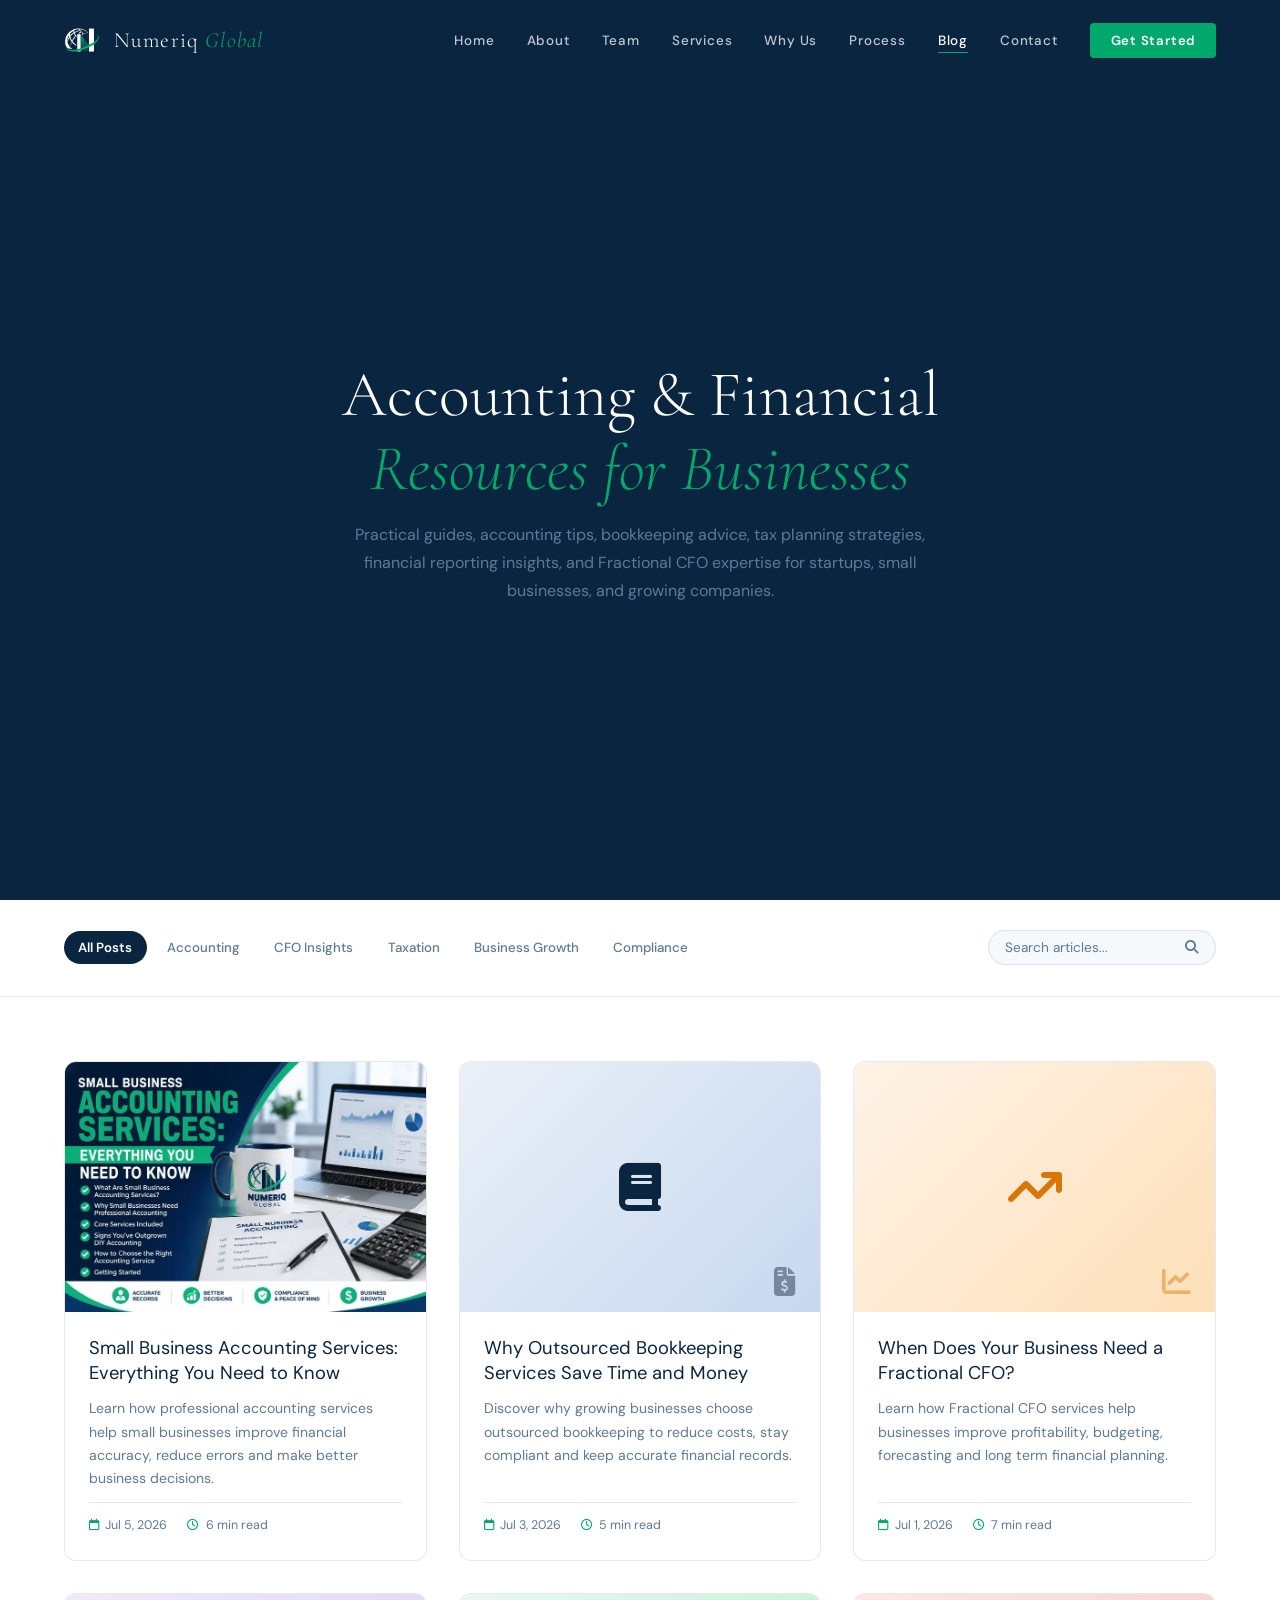
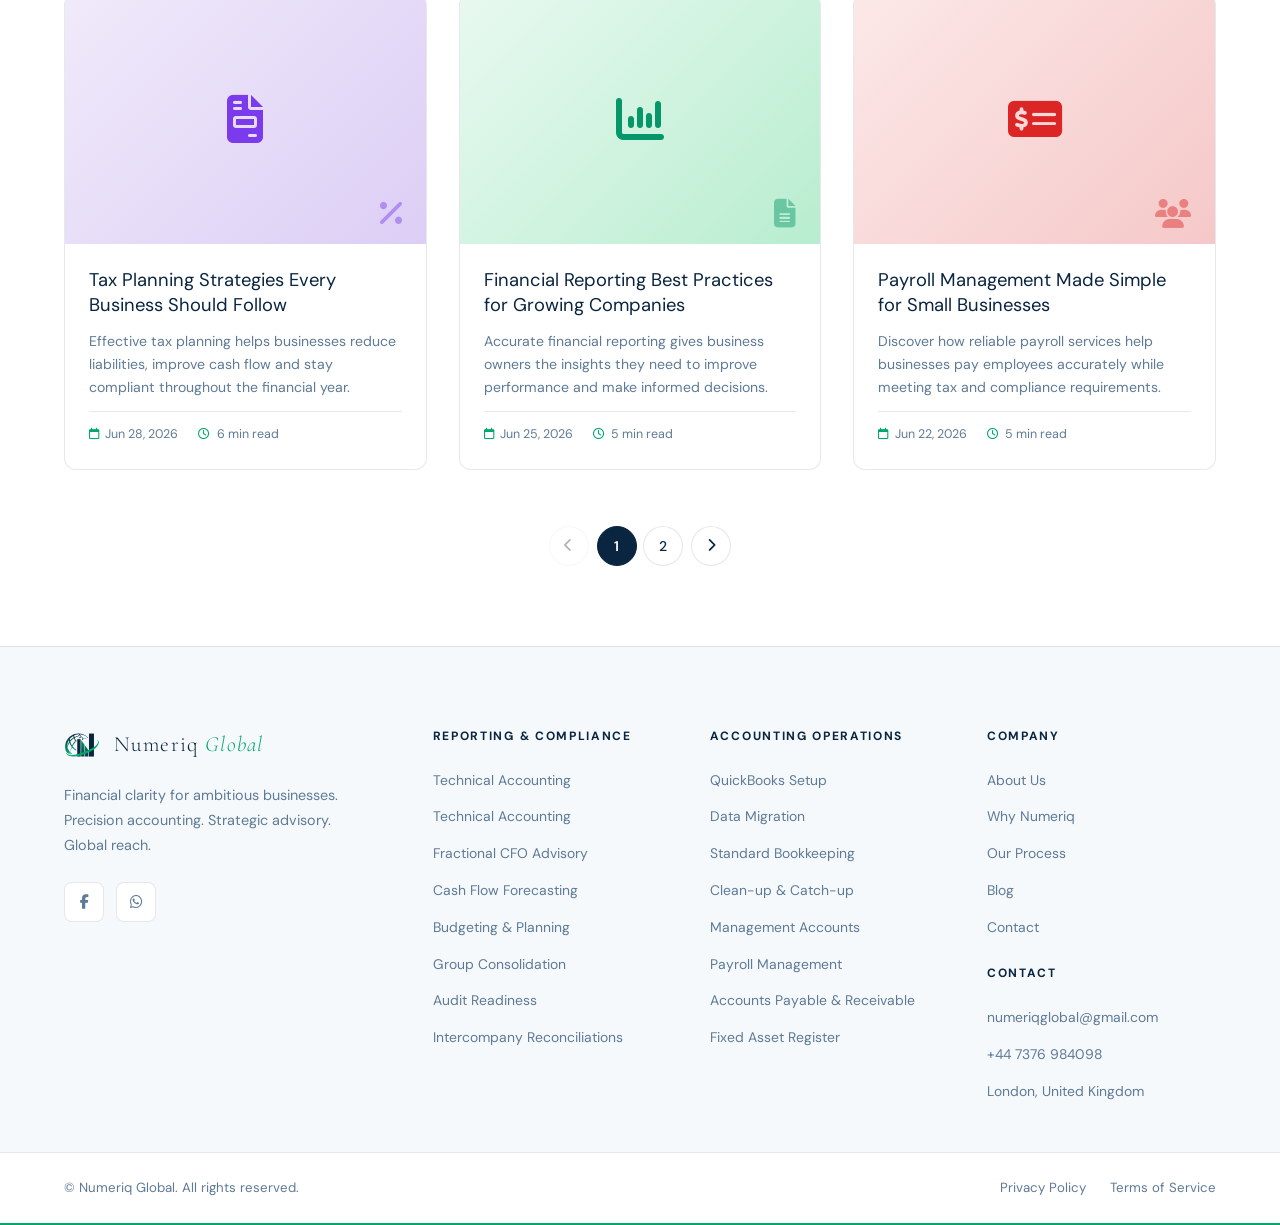
==== commit 4aa9e674: "sed" ====
--- a/Blog/index.html
+++ b/Blog/index.html
@@ -213,14 +213,15 @@
         <article class="blog-card" data-category="accounting">
           <a href="/Blog/small-business-accounting-services/." class="blog-card-img-wrap">
             <div class="blog-card-img blog-card-img--1">
-              <i class="fa-solid fa-calculator"></i>
-              <i class="fa-solid fa-chart-pie"></i>
-            </div>
-            <span class="blog-card-cat">Accounting Services</span>
-          </a>
-          <div class="blog-card-body">
-            <h2 class="blog-card-title">
-              <a href="/Blog/small-business-accounting-services/.">Small Business Accounting Services: Everything You Need to Know</a>
+              <img src="/images/small-business-accounting-services.webp"
+                alt="Small Business Accounting Services by Numeriq Global" loading="eager" fetchpriority="high"
+                width="1000" height="275" />
+            </div>
+          </a>
+          <div class="blog-card-body">
+            <h2 class="blog-card-title">
+              <a href="/Blog/small-business-accounting-services/.">Small Business Accounting Services: Everything You
+                Need to Know</a>
             </h2>
             <p class="blog-card-excerpt">
               Learn how professional accounting services help small businesses improve financial accuracy, reduce errors
@@ -240,7 +241,6 @@
               <i class="fa-solid fa-book"></i>
               <i class="fa-solid fa-file-invoice-dollar"></i>
             </div>
-            <span class="blog-card-cat">Bookkeeping</span>
           </a>
           <div class="blog-card-body">
             <h2 class="blog-card-title">
@@ -264,7 +264,6 @@
               <i class="fa-solid fa-arrow-trend-up"></i>
               <i class="fa-solid fa-chart-line"></i>
             </div>
-            <span class="blog-card-cat">Fractional CFO</span>
           </a>
           <div class="blog-card-body">
             <h2 class="blog-card-title">
@@ -288,7 +287,6 @@
               <i class="fa-solid fa-file-invoice"></i>
               <i class="fa-solid fa-percent"></i>
             </div>
-            <span class="blog-card-cat">Tax Planning</span>
           </a>
           <div class="blog-card-body">
             <h2 class="blog-card-title">
@@ -312,7 +310,6 @@
               <i class="fa-solid fa-chart-column"></i>
               <i class="fa-solid fa-file-lines"></i>
             </div>
-            <span class="blog-card-cat">Financial Reporting</span>
           </a>
           <div class="blog-card-body">
             <h2 class="blog-card-title">
@@ -336,7 +333,6 @@
               <i class="fa-solid fa-money-check-dollar"></i>
               <i class="fa-solid fa-users"></i>
             </div>
-            <span class="blog-card-cat">Payroll Services</span>
           </a>
           <div class="blog-card-body">
             <h2 class="blog-card-title">
@@ -360,7 +356,6 @@
               <i class="fa-solid fa-wallet"></i>
               <i class="fa-solid fa-money-bill-wave"></i>
             </div>
-            <span class="blog-card-cat">Cash Flow</span>
           </a>
           <div class="blog-card-body">
             <h2 class="blog-card-title">
@@ -384,7 +379,6 @@
               <i class="fa-solid fa-building"></i>
               <i class="fa-solid fa-handshake"></i>
             </div>
-            <span class="blog-card-cat">Business Finance</span>
           </a>
           <div class="blog-card-body">
             <h2 class="blog-card-title">
@@ -408,7 +402,6 @@
               <i class="fa-solid fa-chart-simple"></i>
               <i class="fa-solid fa-briefcase"></i>
             </div>
-            <span class="blog-card-cat">Business Finance</span>
           </a>
           <div class="blog-card-body">
             <h2 class="blog-card-title">
--- a/css/blog.css
+++ b/css/blog.css
@@ -61,7 +61,7 @@
   top: 62px;
   /* height of scrolled navbar */
   z-index: 100;
-  padding: 0;
+  padding: 1rem 0;
 }
 
 .filter-bar-inner {
@@ -236,7 +236,7 @@
 }
 
 .blog-card-img {
-  height: 190px;
+  height: 250px;
   display: flex;
   align-items: center;
   justify-content: center;
@@ -245,6 +245,10 @@
   position: relative;
   overflow: hidden;
   transition: var(--transition);
+}
+
+.blog-card-img img {
+  transition: cubic-bezier(0.5, 0.2, 0.665, 1) .6s;
 }
 
 /* Different bg gradients per category color */
@@ -288,8 +292,8 @@
 }
 
 /* Hover zoom effect */
-.blog-card-img-wrap:hover .blog-card-img {
-  filter: brightness(.90);
+.blog-card-img-wrap:hover .blog-card-img img {
+  transform: scale(1.09);
 }
 
 /* Category badge on image */
@@ -547,7 +551,7 @@
   }
 
   .blog-card-img {
-    height: 160px;
+    height: 190px;
     font-size: 2.5rem;
   }
 
--- a/css/blog.css
+++ b/css/blog.css
@@ -61,7 +61,7 @@
   top: 62px;
   /* height of scrolled navbar */
   z-index: 100;
-  padding: 0;
+  padding: 1rem 0;
 }
 
 .filter-bar-inner {
@@ -236,7 +236,7 @@
 }
 
 .blog-card-img {
-  height: 190px;
+  height: 250px;
   display: flex;
   align-items: center;
   justify-content: center;
@@ -245,6 +245,10 @@
   position: relative;
   overflow: hidden;
   transition: var(--transition);
+}
+
+.blog-card-img img {
+  transition: cubic-bezier(0.5, 0.2, 0.665, 1) .6s;
 }
 
 /* Different bg gradients per category color */
@@ -288,8 +292,8 @@
 }
 
 /* Hover zoom effect */
-.blog-card-img-wrap:hover .blog-card-img {
-  filter: brightness(.90);
+.blog-card-img-wrap:hover .blog-card-img img {
+  transform: scale(1.09);
 }
 
 /* Category badge on image */
@@ -547,7 +551,7 @@
   }
 
   .blog-card-img {
-    height: 160px;
+    height: 190px;
     font-size: 2.5rem;
   }
 
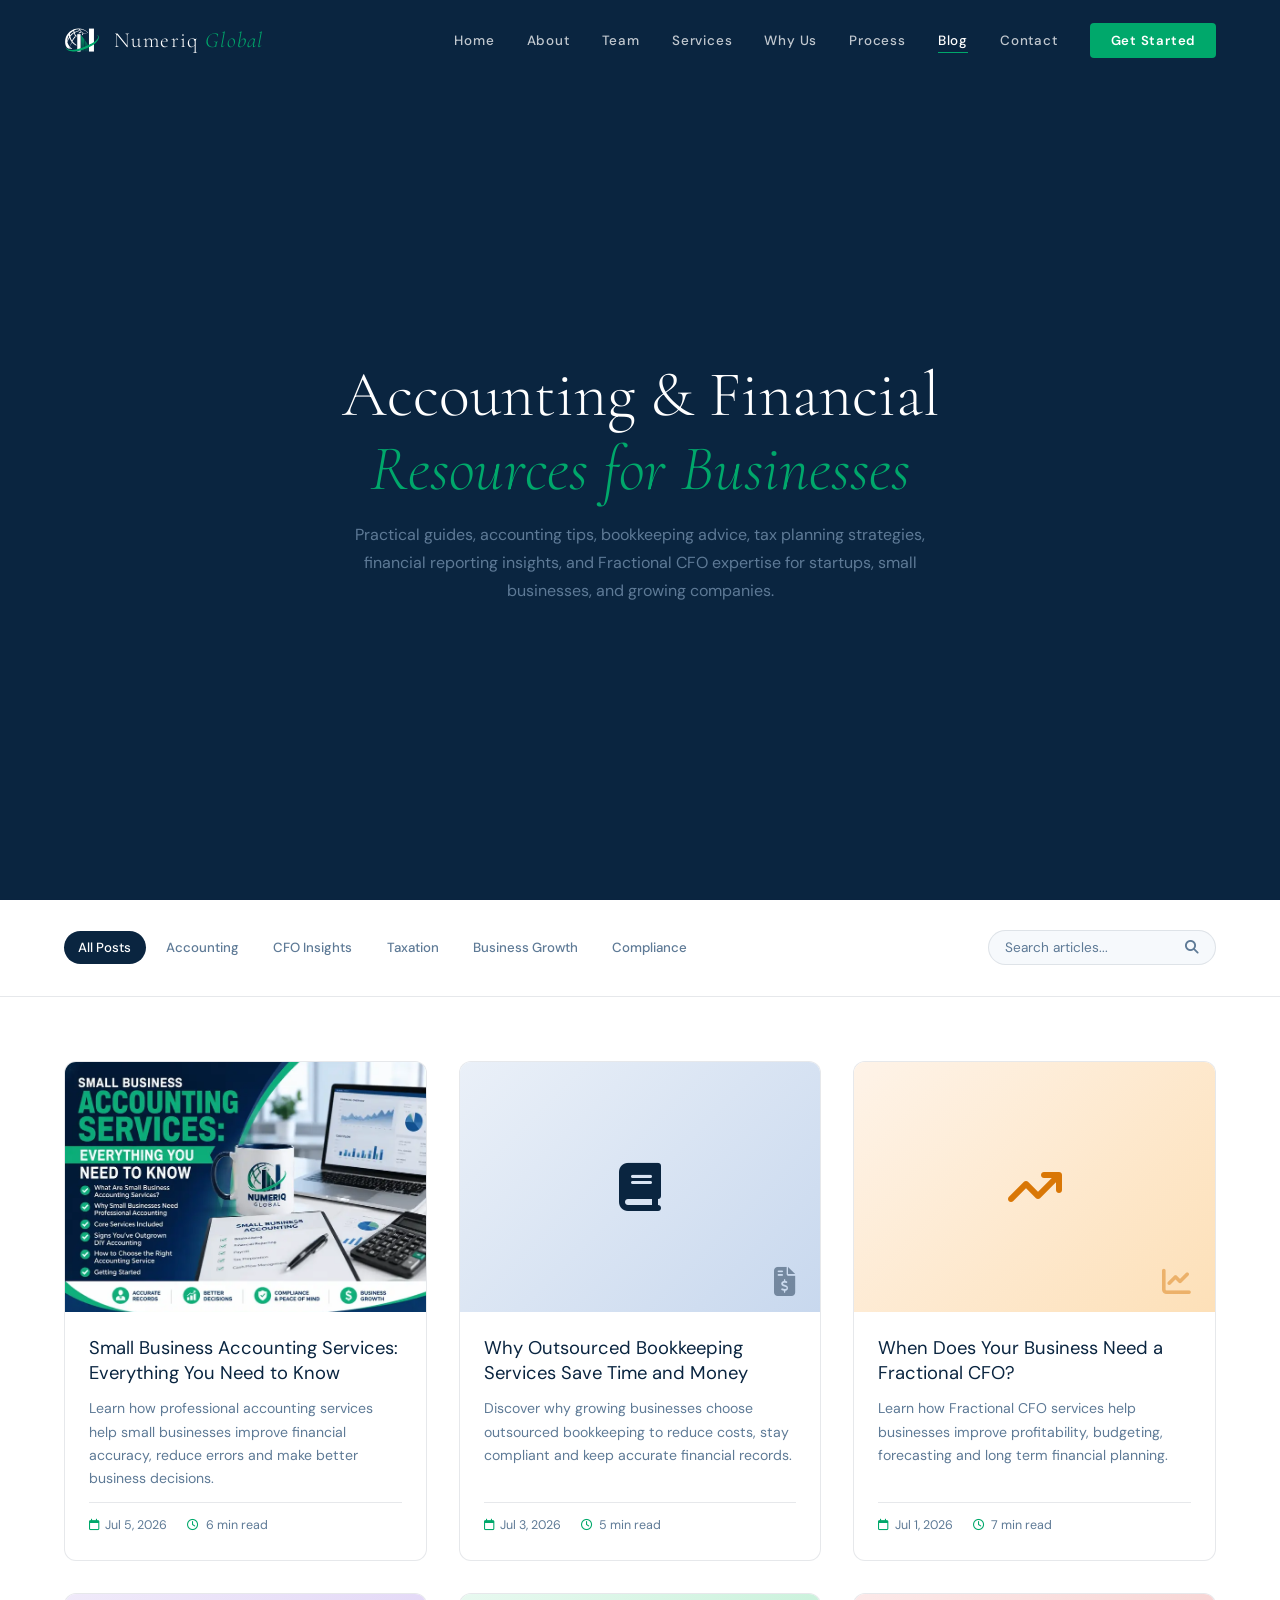
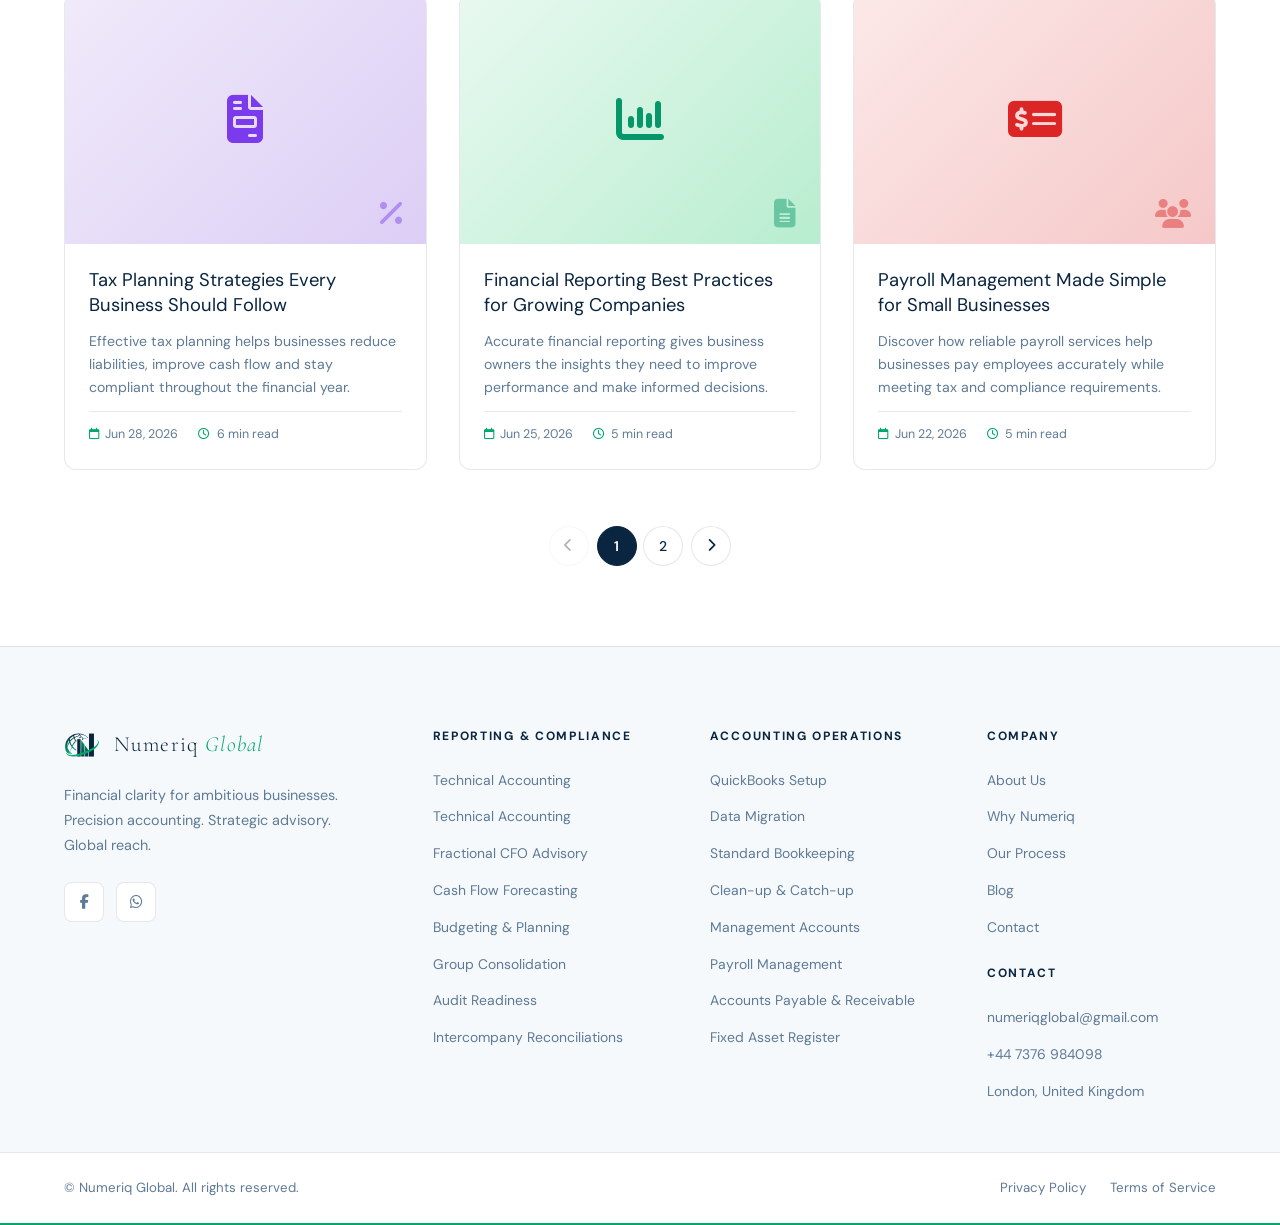
==== commit 4850f130: "done kra" ====
--- a/Blog/index.html
+++ b/Blog/index.html
@@ -148,7 +148,7 @@
         <li><a href="/index.html#services" class="nav-link">Services</a></li>
         <li><a href="/index.html#why-us" class="nav-link">Why Us</a></li>
         <li><a href="/index.html#process" class="nav-link">Process</a></li>
-        <li><a href="/Blog/." class="nav-link active">Blog</a></li>
+        <li><a href="/blog/." class="nav-link active">Blog</a></li>
         <li><a href="/index.html#contact" class="nav-link">Contact</a></li>
         <li><a href="/index.html#contact" class="nav-cta-btn">Get Started</a></li>
       </ul>
@@ -211,7 +211,7 @@
 
         <!-- Card 1 -->
         <article class="blog-card" data-category="accounting">
-          <a href="/Blog/small-business-accounting-services/." class="blog-card-img-wrap">
+          <a href="/blog/small-business-accounting-services/." class="blog-card-img-wrap">
             <div class="blog-card-img blog-card-img--1">
               <img src="/images/small-business-accounting-services.webp"
                 alt="Small Business Accounting Services by Numeriq Global" loading="eager" fetchpriority="high"
@@ -220,7 +220,7 @@
           </a>
           <div class="blog-card-body">
             <h2 class="blog-card-title">
-              <a href="/Blog/small-business-accounting-services/.">Small Business Accounting Services: Everything You
+              <a href="/blog/small-business-accounting-services/.">Small Business Accounting Services: Everything You
                 Need to Know</a>
             </h2>
             <p class="blog-card-excerpt">
@@ -503,7 +503,7 @@
               <li><a href="/index.html#about">About Us</a></li>
               <li><a href="/index.html#why-us">Why Numeriq</a></li>
               <li><a href="/index.html#process">Our Process</a></li>
-              <li><a href="/Blog/.">Blog</a></li>
+              <li><a href="/blog/.">Blog</a></li>
               <li><a href="/index.html#contact">Contact</a></li>
             </ul>
             <h5 style="margin-top:1.5rem">Contact</h5>
--- a/css/blog.css
+++ b/css/blog.css
@@ -103,7 +103,6 @@
 .filter-tab.active {
   background: var(--navy);
   color: var(--white);
-  font-weight: 600;
 }
 
 /* Search */
@@ -512,12 +511,13 @@
   }
 
   .filter-tab {
-    font-size: .78rem;
-    padding: .4rem .75rem;
+    font-size: .9rem;
+    padding: .55rem .9rem;
   }
 
   .blog-search input {
     width: 130px;
+    height: 40px;
   }
 
   .blog-grid {
@@ -548,6 +548,7 @@
   .blog-search input {
     flex: 1;
     width: auto;
+    height: 40px;
   }
 
   .blog-card-img {
@@ -561,10 +562,6 @@
 }
 
 @media (max-width: 360px) {
-  .filter-tab {
-    font-size: .74rem;
-    padding: .35rem .6rem;
-  }
 
   .blog-card-body {
     padding: 1.1rem;
--- a/css/blog.css
+++ b/css/blog.css
@@ -103,7 +103,6 @@
 .filter-tab.active {
   background: var(--navy);
   color: var(--white);
-  font-weight: 600;
 }
 
 /* Search */
@@ -512,12 +511,13 @@
   }
 
   .filter-tab {
-    font-size: .78rem;
-    padding: .4rem .75rem;
+    font-size: .9rem;
+    padding: .55rem .9rem;
   }
 
   .blog-search input {
     width: 130px;
+    height: 40px;
   }
 
   .blog-grid {
@@ -548,6 +548,7 @@
   .blog-search input {
     flex: 1;
     width: auto;
+    height: 40px;
   }
 
   .blog-card-img {
@@ -561,10 +562,6 @@
 }
 
 @media (max-width: 360px) {
-  .filter-tab {
-    font-size: .74rem;
-    padding: .35rem .6rem;
-  }
 
   .blog-card-body {
     padding: 1.1rem;
